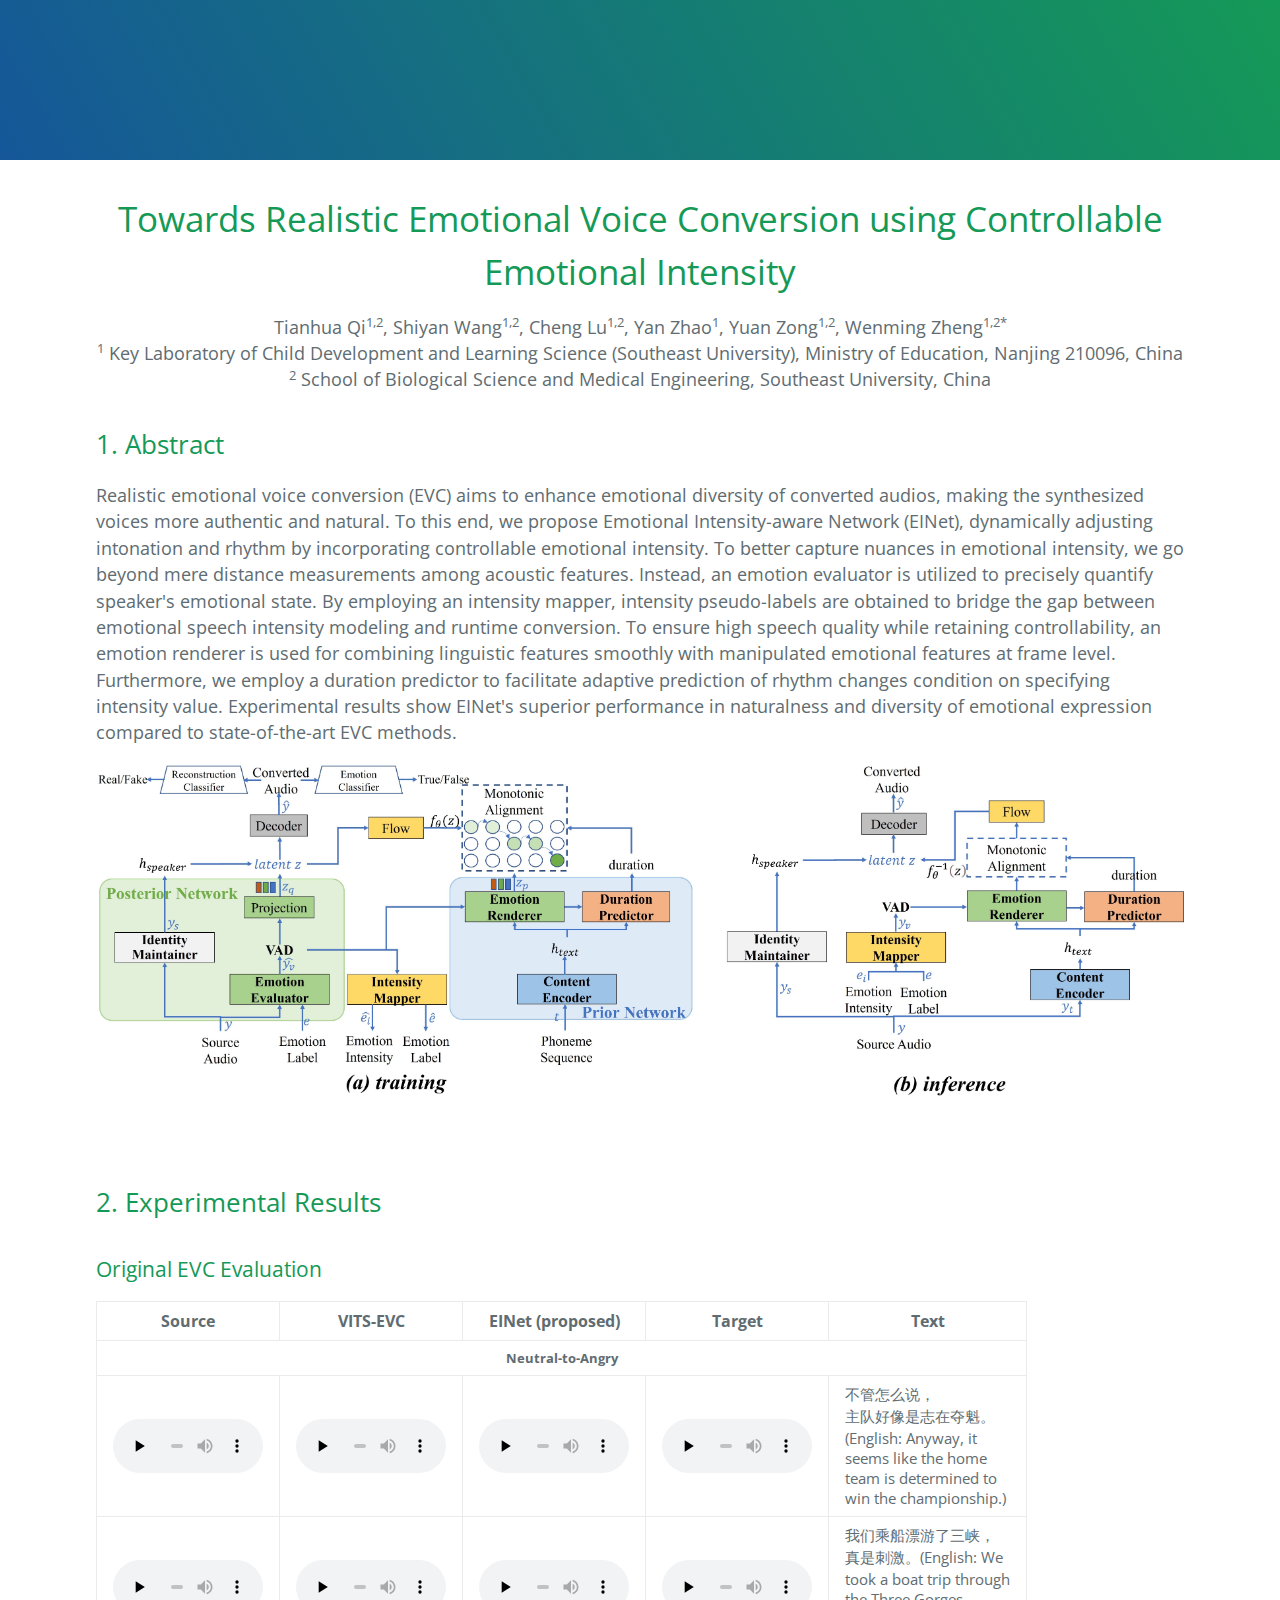
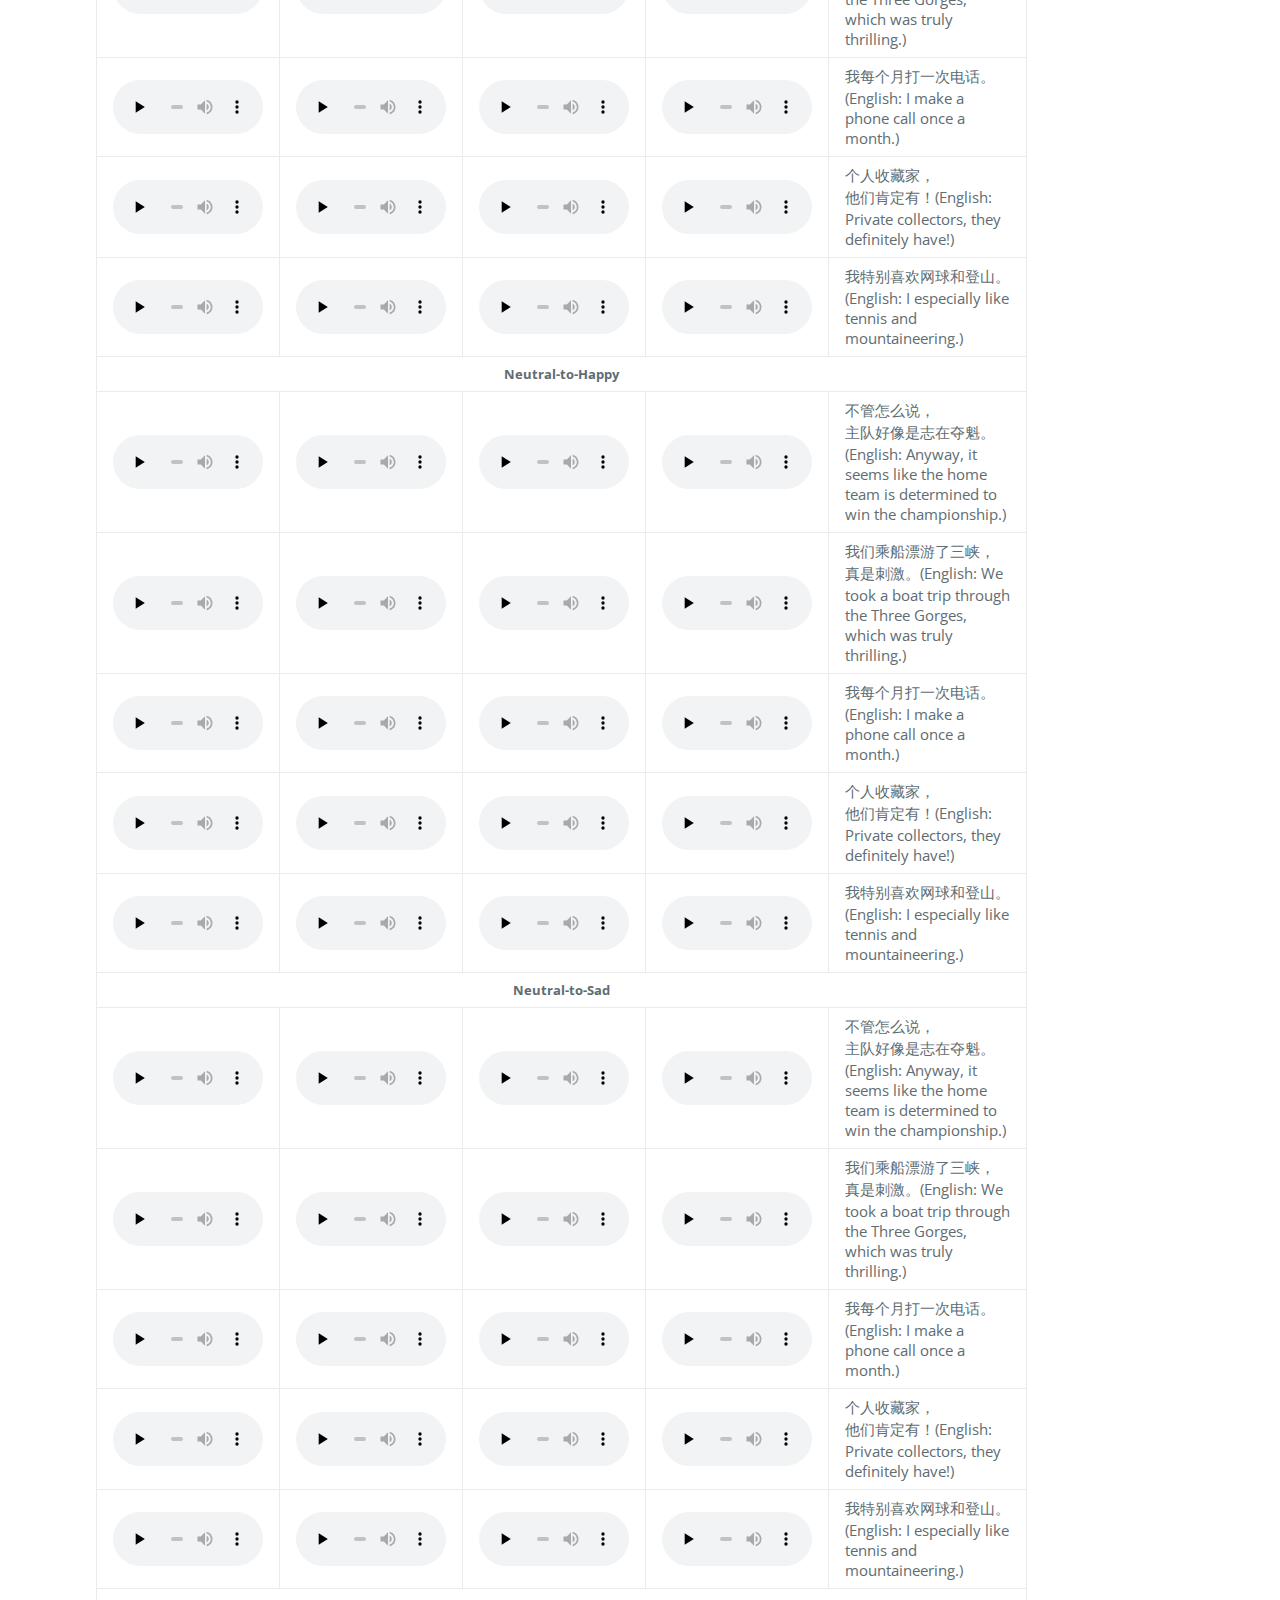
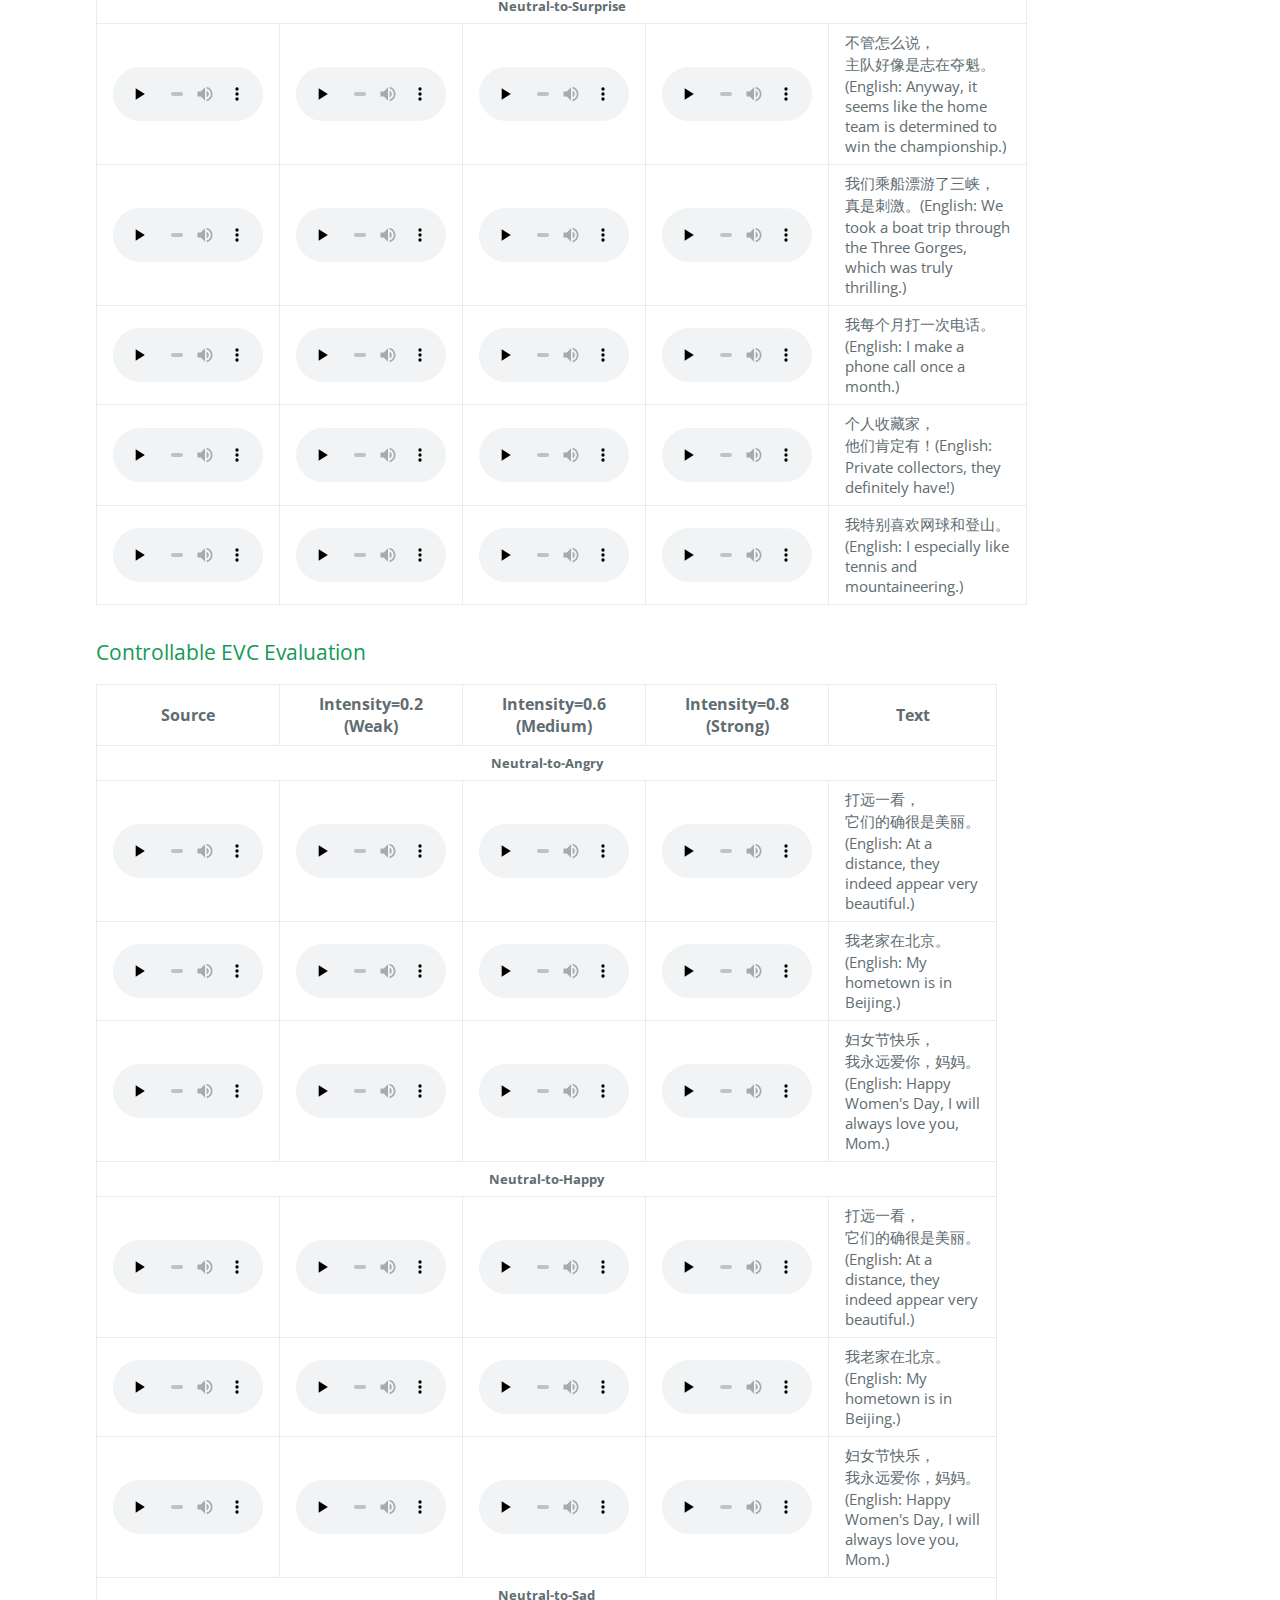
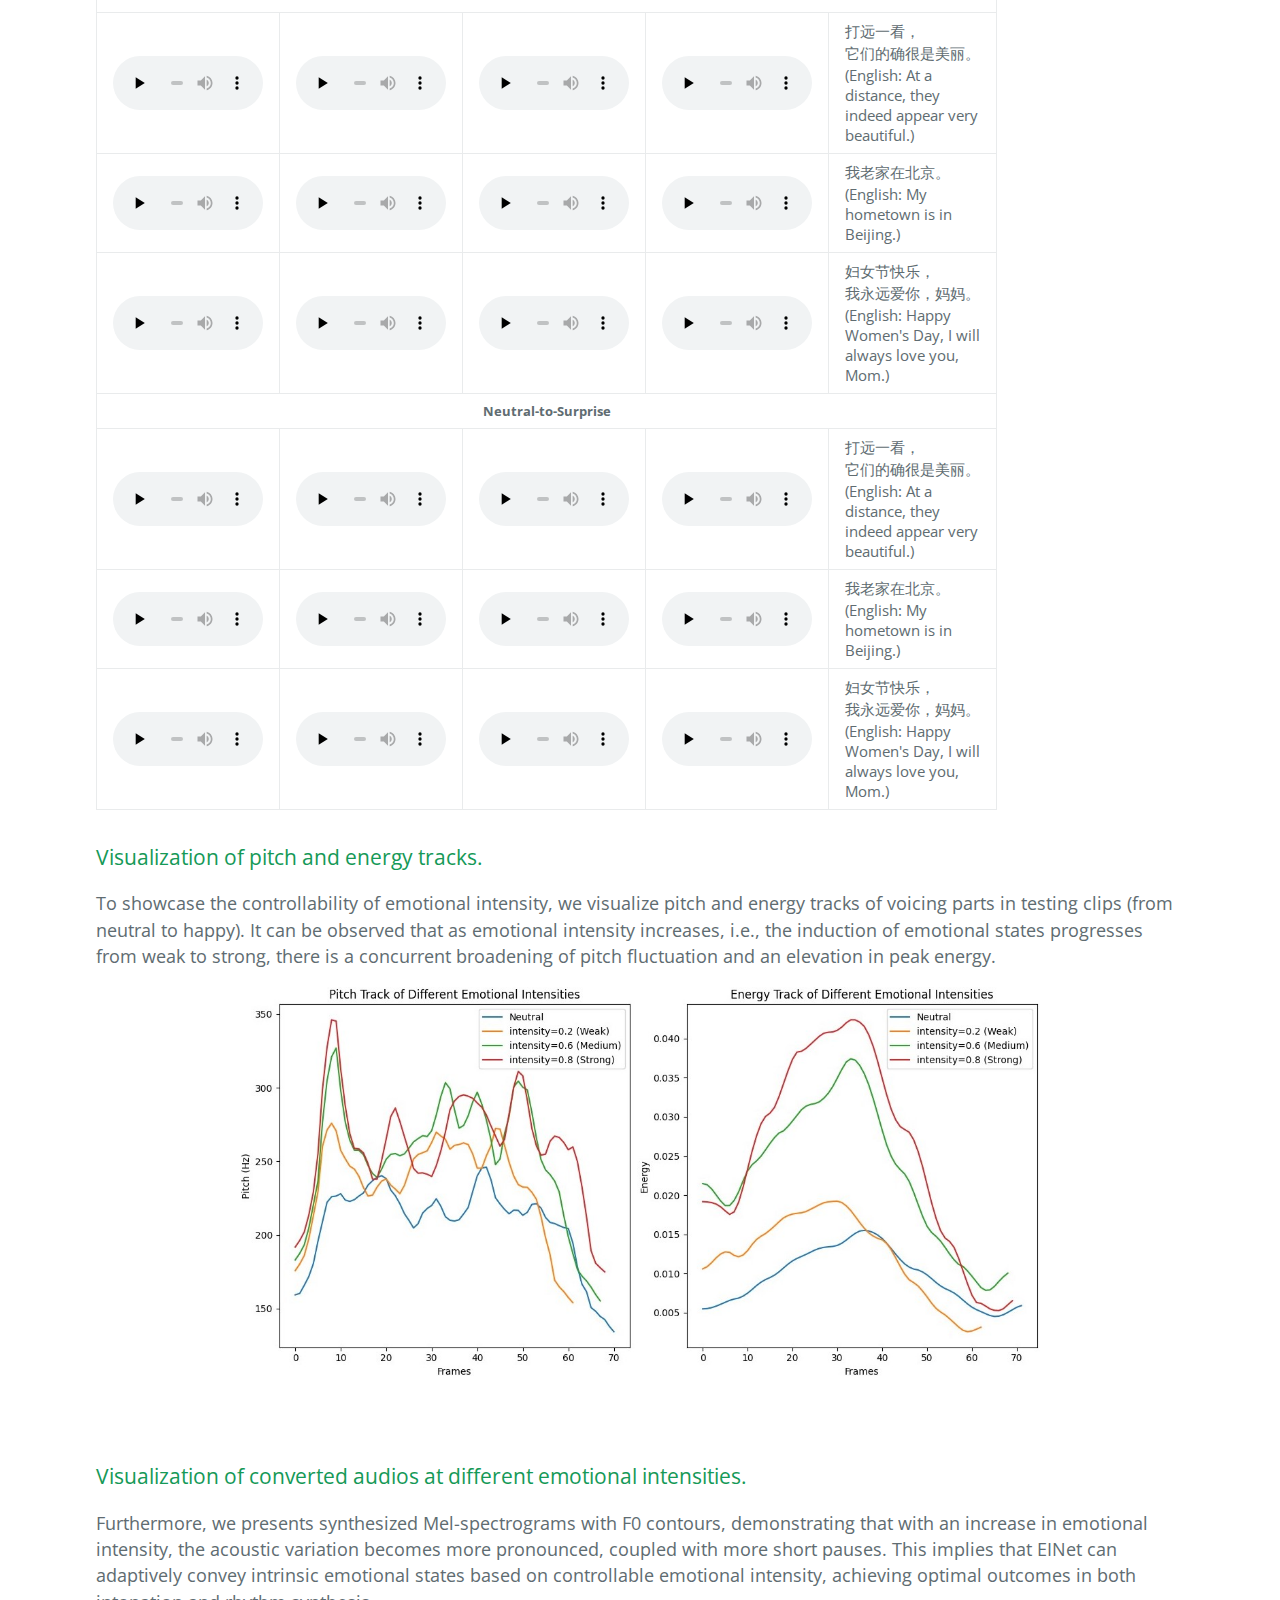
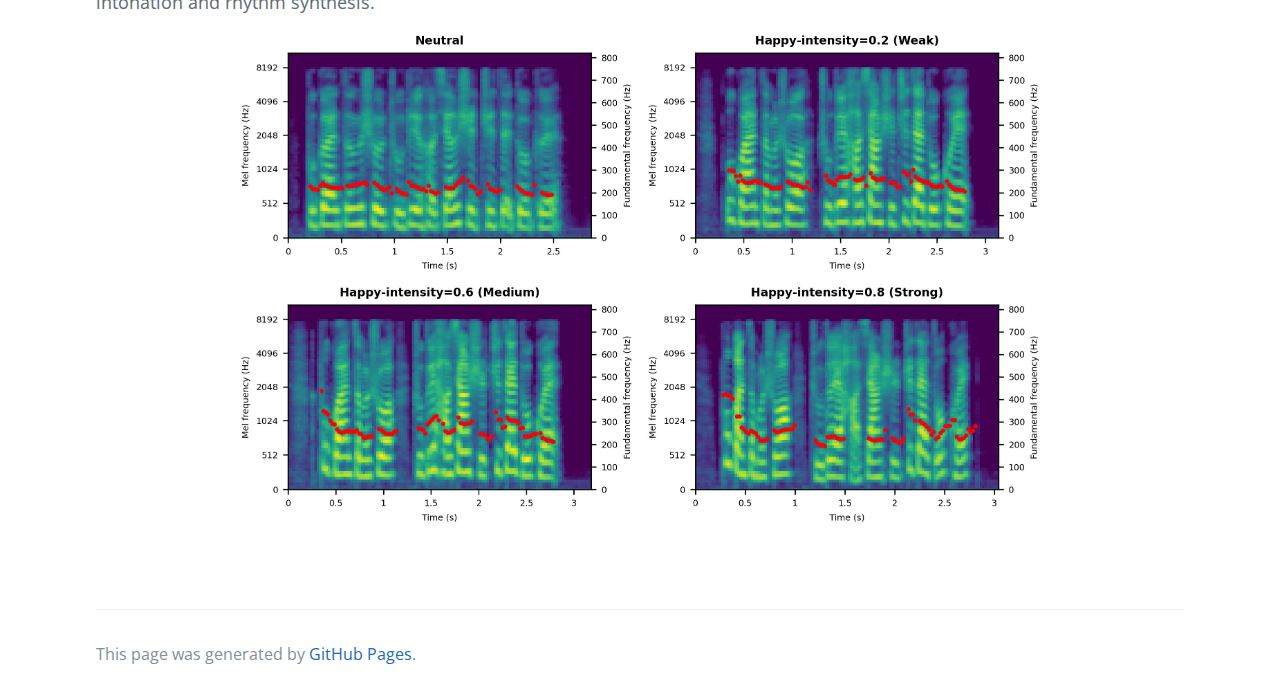
==== EINet4EVC/index.html @ 1660741e "Update index.html" ====
<!DOCTYPE hvtml>
<!-- saved from url=(0033)https://accentspeech.github.io/AccentSpeech// -->
<html lang="en-US"><head><meta http-equiv="Content-Type" content="text/html; charset=UTF-8">
    
<title>EINet</title>
<meta name="generator" content="Jekyll v3.9.0">
<meta property="og:title" content="TODO: title">
<meta property="og:locale" content="en_US">

<link rel="canonical" href="https://accentspeech.github.io/AccentSpeech//">
<meta property="og:url" content="https://accentspeech.github.io/AccentSpeech//">
<meta name="twitter:card" content="summary">
<!-- End Jekyll SEO tag -->

    <meta name="viewport" content="width=device-width, initial-scale=1">
<meta name="viewport" content="width=device-width,initial-scale=1.0, minimum-scale=1.0, maximum-scale=1.0, user-scalable=no"/>
    <meta name="theme-color" content="#157878">
    <link rel="stylesheet" href="style.css">
  </head>
  <body data-new-gr-c-s-check-loaded="14.1001.0" data-gr-ext-installed="">
    <section class="page-header">
      
    </section>

<section class="main-content">
    <h1 id=""><center>Towards Realistic Emotional Voice Conversion using Controllable Emotional Intensity</center></h1>
    <center> Tianhua Qi<sup>1,2</sup>, Shiyan Wang<sup>1,2</sup>, Cheng Lu<sup>1,2</sup>, Yan Zhao<sup>1</sup>, Yuan Zong<sup>1,2</sup>, Wenming Zheng<sup>1,2*</sup></center>
    <center> <sup>1</sup> Key Laboratory of Child Development and Learning Science (Southeast University), Ministry of Education, Nanjing 210096, China</center>
    <center> <sup>2</sup> School of Biological Science and Medical Engineering, Southeast University, China</center>


<h2 id="abstract">1. Abstract<a name="abstract"></a></h2>
<p> 
Realistic emotional voice conversion (EVC) aims to enhance emotional diversity of converted audios, making the synthesized voices more authentic and natural. To this end, we propose Emotional Intensity-aware Network (EINet), dynamically adjusting intonation and rhythm by incorporating controllable emotional intensity. To better capture nuances in emotional intensity, we go beyond mere distance measurements among acoustic features. Instead, an emotion evaluator is utilized to precisely quantify speaker's emotional state. By employing an intensity mapper, intensity pseudo-labels are obtained to bridge the gap between emotional speech intensity modeling and runtime conversion. To ensure high speech quality while retaining controllability, an emotion renderer is used for combining linguistic features smoothly with manipulated emotional features at frame level. Furthermore, we employ a duration predictor to facilitate adaptive prediction of rhythm changes condition on specifying intensity value. Experimental results show EINet's superior performance in naturalness and diversity of emotional expression compared to state-of-the-art EVC methods.
 </p>
	<center><img src='fig/model.jpg' width=1200px></center>
<br><br>

<h2>2. Experimental Results<a name="exp result"></a></h2>

<h3>Original EVC Evaluation<a name="original evc"></a></h3>

<table>
  <tbody>
    <tr>
	<td style="text-align: center; width: 100px;" rowspan=1><strong>Source<strong></td>
        <td style="text-align: center; width: 100px;" rowspan=1><strong>VITS-EVC<strong></td>
        <td style="text-align: center; width: 100px;" rowspan=1><strong>EINet (proposed)<strong></td>
	<td style="text-align: center; width: 100px;" rowspan=1><strong>Target<strong></td>
	<td style="text-align: center; width: 100px;" rowspan=1><strong>Text<strong></td>
    </tr>
		
    <tr>
	    <th colspan=8 style="font-size:80%" centering><h8>Neutral-to-Angry</th>
    </tr>
    <tr>
        <td style="text-align: center"><audio style="width: 150px;" controls="" preload="none" src="samples/source/0009_000004.wav"></audio></td>       
        <td style="text-align: center"><audio style="width: 150px;" controls="" preload="none" src="samples/neu2ang/vits_0009_000351.wav"></audio></td>
	<td style="text-align: center"><audio style="width: 150px;" controls="" preload="none" src="samples/neu2ang/pavits_vl_0009_000351.wav"></audio></td>
	<td style="text-align: center"><audio style="width: 150px;" controls="" preload="none" src="samples/target/0009_000354.wav"></audio></td>
    	<td style="font-size:95%">不管怎么说，主队好像是志在夺魁。(English: Anyway, it seems like the home team is determined to win the championship.)</td>
    </tr>
    <tr>
        <!-- <td style="text-align: center; width: 150px;" rowspan=1><strong>2086003176<strong></td> -->
          <td style="text-align: center"><audio style="width: 150px;" controls="" preload="none" src="samples/source/0009_000005.wav"></audio></td>
          <td style="text-align: center"><audio style="width: 150px;" controls="" preload="none" src="samples/neu2ang/vits_0009_000353.wav"></audio></td>
          <td style="text-align: center"><audio style="width: 150px;" controls="" preload="none" src="samples/neu2ang/pavits_vl_0009_000353.wav"></audio></td>
          <td style="text-align: center"><audio style="width: 150px;" controls="" preload="none" src="samples/target/0009_000355.wav"></audio></td>
	  <td style="font-size:95%">我们乘船漂游了三峡，真是刺激。(English: We took a boat trip through the Three Gorges, which was truly thrilling.)</td>
    </tr>
    <tr>
        <!-- <td style="text-align: center; width: 150px;" rowspan=1><strong>2086003177<strong></td> -->
          <td style="text-align: center"><audio style="width: 150px;" controls="" preload="none" src="samples/source/0009_000007.wav"></audio></td>
          <td style="text-align: center"><audio style="width: 150px;" controls="" preload="none" src="samples/neu2ang/vits_0009_000361.wav"></audio></td>
	  <td style="text-align: center"><audio style="width: 150px;" controls="" preload="none" src="samples/neu2ang/pavits_vl_0009_000361.wav"></audio></td>
	  <td style="text-align: center"><audio style="width: 150px;" controls="" preload="none" src="samples/target/0009_000357.wav"></audio></td>
	  <td style="font-size:95%">我每个月打一次电话。(English: I make a phone call once a month.)</td>
    </tr>
    <tr>
        <!-- <td style="text-align: center; width: 150px;" rowspan=1><strong>Audio<strong></td> -->
          <td style="text-align: center"><audio style="width: 150px;" controls="" preload="none" src="samples/source/0009_000010.wav"></audio></td>
          <td style="text-align: center"><audio style="width: 150px;" controls="" preload="none" src="samples/neu2ang/vits_0009_000363.wav"></audio></td>
	  <td style="text-align: center"><audio style="width: 150px;" controls="" preload="none" src="samples/neu2ang/pavits_vl_0009_000363.wav"></audio></td>
	  <td style="text-align: center"><audio style="width: 150px;" controls="" preload="none" src="samples/target/0009_000360.wav"></audio></td>
	  <td style="font-size:95%">个人收藏家，他们肯定有！(English: Private collectors, they definitely have!)</td>
    </tr>
    <tr>
        <!-- <td style="text-align: center; width: 150px;" rowspan=1><strong>Audio<strong></td> -->
          <td style="text-align: center"><audio style="width: 150px;" controls="" preload="none" src="samples/source/0009_000015.wav"></audio></td>
          <td style="text-align: center"><audio style="width: 150px;" controls="" preload="none" src="samples/neu2ang/vits_0009_000364.wav"></audio></td>
	  <td style="text-align: center"><audio style="width: 150px;" controls="" preload="none" src="samples/neu2ang/pavits_vl_0009_000364.wav"></audio></td>
	  <td style="text-align: center"><audio style="width: 150px;" controls="" preload="none" src="samples/target/0009_000365.wav"></audio></td>
	  <td style="font-size:95%">我特别喜欢网球和登山。(English: I especially like tennis and mountaineering.)</td>
    </tr>
		
    <tr>
    	<th colspan=8 style="font-size:80%" centering><h8>Neutral-to-Happy</th>
    </tr>
    <tr>
        <!-- <td style="text-align: center; width: 150px;" rowspan=1><strong>Audio<strong></td> -->
          <td style="text-align: center"><audio style="width: 150px;" controls="" preload="none" src="samples/source/0009_000004.wav"></audio></td>
          <td style="text-align: center"><audio style="width: 150px;" controls="" preload="none" src="samples/neu2hap/vits_0009_000701.wav"></audio></td>
	  <td style="text-align: center"><audio style="width: 150px;" controls="" preload="none" src="samples/neu2hap/pavits_vl_0009_000701.wav"></audio></td>
	  <td style="text-align: center"><audio style="width: 150px;" controls="" preload="none" src="samples/target/0009_000704.wav"></audio></td>
	  <td style="font-size:95%">不管怎么说，主队好像是志在夺魁。(English: Anyway, it seems like the home team is determined to win the championship.)</td>
    </tr>
    <tr>
        <!-- <td style="text-align: center; width: 150px;" rowspan=1><strong>Audio<strong></td> -->
          <td style="text-align: center"><audio style="width: 150px;" controls="" preload="none" src="samples/source/0009_000005.wav"></audio></td>
          <td style="text-align: center"><audio style="width: 150px;" controls="" preload="none" src="samples/neu2hap/vits_0009_000703.wav"></audio></td>
	  <td style="text-align: center"><audio style="width: 150px;" controls="" preload="none" src="samples/neu2hap/pavits_vl_0009_000703.wav"></audio></td>
	  <td style="text-align: center"><audio style="width: 150px;" controls="" preload="none" src="samples/target/0009_000705.wav"></audio></td>
	  <td style="font-size:95%">我们乘船漂游了三峡，真是刺激。(English: We took a boat trip through the Three Gorges, which was truly thrilling.)</td>
    </tr>
    <tr>
        <!-- <td style="text-align: center; width: 150px;" rowspan=1><strong>Audio<strong></td> -->
          <td style="text-align: center"><audio style="width: 150px;" controls="" preload="none" src="samples/source/0009_000007.wav"></audio></td>
          <td style="text-align: center"><audio style="width: 150px;" controls="" preload="none" src="samples/neu2hap/vits_0009_000711.wav"></audio></td>
	  <td style="text-align: center"><audio style="width: 150px;" controls="" preload="none" src="samples/neu2hap/pavits_vl_0009_000711.wav"></audio></td>
	  <td style="text-align: center"><audio style="width: 150px;" controls="" preload="none" src="samples/target/0009_000707.wav"></audio></td>
	  <td style="font-size:95%">我每个月打一次电话。(English: I make a phone call once a month.)</td>
    </tr>
    <tr>
        <!-- <td style="text-align: center; width: 150px;" rowspan=1><strong>Audio<strong></td> -->
          <td style="text-align: center"><audio style="width: 150px;" controls="" preload="none" src="samples/source/0009_000010.wav"></audio></td>
          <td style="text-align: center"><audio style="width: 150px;" controls="" preload="none" src="samples/neu2hap/vits_0009_000713.wav"></audio></td>
	  <td style="text-align: center"><audio style="width: 150px;" controls="" preload="none" src="samples/neu2hap/pavits_vl_0009_000713.wav"></audio></td>
	  <td style="text-align: center"><audio style="width: 150px;" controls="" preload="none" src="samples/target/0009_000710.wav"></audio></td>
	  <td style="font-size:95%">个人收藏家，他们肯定有！(English: Private collectors, they definitely have!)</td>
    </tr>
    <tr>
        <!-- <td style="text-align: center; width: 150px;" rowspan=1><strong>Audio<strong></td> -->
          <td style="text-align: center"><audio style="width: 150px;" controls="" preload="none" src="samples/source/0009_000015.wav"></audio></td>
          <td style="text-align: center"><audio style="width: 150px;" controls="" preload="none" src="samples/neu2hap/vits_0009_000702.wav"></audio></td>
	  <td style="text-align: center"><audio style="width: 150px;" controls="" preload="none" src="samples/neu2hap/pavits_vl_0009_000702.wav"></audio></td>
	  <td style="text-align: center"><audio style="width: 150px;" controls="" preload="none" src="samples/target/0009_000715.wav"></audio></td>
	  <td style="font-size:95%">我特别喜欢网球和登山。(English: I especially like tennis and mountaineering.)</td>
    </tr>
		
    <tr>
    	<th colspan=8 style="font-size:80%" centering><h8>Neutral-to-Sad</th>
    </tr>
    <tr>
        <!-- <td style="text-align: center; width: 150px;" rowspan=1><strong>Audio<strong></td> -->
          <td style="text-align: center"><audio style="width: 150px;" controls="" preload="none" src="samples/source/0009_000004.wav"></audio></td>
          <td style="text-align: center"><audio style="width: 150px;" controls="" preload="none" src="samples/neu2sad/vits_0009_001051.wav"></audio></td>
	  <td style="text-align: center"><audio style="width: 150px;" controls="" preload="none" src="samples/neu2sad/pavits_vl_0009_001051.wav"></audio></td>
	  <td style="text-align: center"><audio style="width: 150px;" controls="" preload="none" src="samples/target/0009_001054.wav"></audio></td>
	  <td style="font-size:95%">不管怎么说，主队好像是志在夺魁。(English: Anyway, it seems like the home team is determined to win the championship.)</td>
    </tr>
    <tr>
        <!-- <td style="text-align: center; width: 150px;" rowspan=1><strong>Audio<strong></td> -->
          <td style="text-align: center"><audio style="width: 150px;" controls="" preload="none" src="samples/source/0009_000005.wav"></audio></td>
          <td style="text-align: center"><audio style="width: 150px;" controls="" preload="none" src="samples/neu2sad/vits_0009_001053.wav"></audio></td>
	  <td style="text-align: center"><audio style="width: 150px;" controls="" preload="none" src="samples/neu2sad/pavits_vl_0009_001053.wav"></audio></td>
	  <td style="text-align: center"><audio style="width: 150px;" controls="" preload="none" src="samples/target/0009_001055.wav"></audio></td>
	  <td style="font-size:95%">我们乘船漂游了三峡，真是刺激。(English: We took a boat trip through the Three Gorges, which was truly thrilling.)</td>
    </tr>
    <tr>
        <!-- <td style="text-align: center; width: 150px;" rowspan=1><strong>Audio<strong></td> -->
          <td style="text-align: center"><audio style="width: 150px;" controls="" preload="none" src="samples/source/0009_000007.wav"></audio></td>
          <td style="text-align: center"><audio style="width: 150px;" controls="" preload="none" src="samples/neu2sad/vits_0009_001061.wav"></audio></td>
	  <td style="text-align: center"><audio style="width: 150px;" controls="" preload="none" src="samples/neu2sad/pavits_vl_0009_001061.wav"></audio></td>
	  <td style="text-align: center"><audio style="width: 150px;" controls="" preload="none" src="samples/target/0009_001057.wav"></audio></td>
	  <td style="font-size:95%">我每个月打一次电话。(English: I make a phone call once a month.)</td>
    </tr>
    <tr>
        <!-- <td style="text-align: center; width: 150px;" rowspan=1><strong>Audio<strong></td> -->
          <td style="text-align: center"><audio style="width: 150px;" controls="" preload="none" src="samples/source/0009_000010.wav"></audio></td>
          <td style="text-align: center"><audio style="width: 150px;" controls="" preload="none" src="samples/neu2sad/vits_0009_001063.wav"></audio></td>
	  <td style="text-align: center"><audio style="width: 150px;" controls="" preload="none" src="samples/neu2sad/pavits_vl_0009_001063.wav"></audio></td>
	  <td style="text-align: center"><audio style="width: 150px;" controls="" preload="none" src="samples/target/0009_001060.wav"></audio></td>
	  <td style="font-size:95%">个人收藏家，他们肯定有！(English: Private collectors, they definitely have!)</td>
    </tr>
    <tr>
        <!-- <td style="text-align: center; width: 150px;" rowspan=1><strong>Audio<strong></td> -->
          <td style="text-align: center"><audio style="width: 150px;" controls="" preload="none" src="samples/source/0009_000015.wav"></audio></td>
          <td style="text-align: center"><audio style="width: 150px;" controls="" preload="none" src="samples/neu2sad/vits_0009_001058.wav"></audio></td>
	  <td style="text-align: center"><audio style="width: 150px;" controls="" preload="none" src="samples/neu2sad/pavits_vl_0009_001058.wav"></audio></td>
	  <td style="text-align: center"><audio style="width: 150px;" controls="" preload="none" src="samples/target/0009_001065.wav"></audio></td>
	  <td style="font-size:95%">我特别喜欢网球和登山。(English: I especially like tennis and mountaineering.)</td>
    </tr>
		
    <tr>
    	<th colspan=8 style="font-size:80%" centering><h8>Neutral-to-Surprise</th>
    </tr>
    <tr>
        <!-- <td style="text-align: center; width: 150px;" rowspan=1><strong>Audio<strong></td> -->
          <td style="text-align: center"><audio style="width: 150px;" controls="" preload="none" src="samples/source/0009_000004.wav"></audio></td>
          <td style="text-align: center"><audio style="width: 150px;" controls="" preload="none" src="samples/neu2sur/vits_0009_001401.wav"></audio></td>
	  <td style="text-align: center"><audio style="width: 150px;" controls="" preload="none" src="samples/neu2sur/pavits_vl_0009_001401.wav"></audio></td>
	  <td style="text-align: center"><audio style="width: 150px;" controls="" preload="none" src="samples/target/0009_001404.wav"></audio></td>
	  <td style="font-size:95%">不管怎么说，主队好像是志在夺魁。(English: Anyway, it seems like the home team is determined to win the championship.)</td>
    </tr>
    <tr>
        <!-- <td style="text-align: center; width: 150px;" rowspan=1><strong>Audio<strong></td> -->
          <td style="text-align: center"><audio style="width: 150px;" controls="" preload="none" src="samples/source/0009_000005.wav"></audio></td>
          <td style="text-align: center"><audio style="width: 150px;" controls="" preload="none" src="samples/neu2sur/vits_0009_001403.wav"></audio></td>
	  <td style="text-align: center"><audio style="width: 150px;" controls="" preload="none" src="samples/neu2sur/pavits_vl_0009_001403.wav"></audio></td>
	  <td style="text-align: center"><audio style="width: 150px;" controls="" preload="none" src="samples/target/0009_001405.wav"></audio></td>
	  <td style="font-size:95%">我们乘船漂游了三峡，真是刺激。(English: We took a boat trip through the Three Gorges, which was truly thrilling.)</td>
    </tr>
    <tr>
        <!-- <td style="text-align: center; width: 150px;" rowspan=1><strong>Audio<strong></td> -->
          <td style="text-align: center"><audio style="width: 150px;" controls="" preload="none" src="samples/source/0009_000007.wav"></audio></td>
          <td style="text-align: center"><audio style="width: 150px;" controls="" preload="none" src="samples/neu2sur/vits_0009_001411.wav"></audio></td>
	  <td style="text-align: center"><audio style="width: 150px;" controls="" preload="none" src="samples/neu2sur/pavits_vl_0009_001411.wav"></audio></td>
	  <td style="text-align: center"><audio style="width: 150px;" controls="" preload="none" src="samples/target/0009_001407.wav"></audio></td>
	  <td style="font-size:95%">我每个月打一次电话。(English: I make a phone call once a month.)</td>
    </tr>
    <tr>
        <!-- <td style="text-align: center; width: 150px;" rowspan=1><strong>Audio<strong></td> -->
          <td style="text-align: center"><audio style="width: 150px;" controls="" preload="none" src="samples/source/0009_000010.wav"></audio></td>
          <td style="text-align: center"><audio style="width: 150px;" controls="" preload="none" src="samples/neu2sur/vits_0009_001413.wav"></audio></td>
	  <td style="text-align: center"><audio style="width: 150px;" controls="" preload="none" src="samples/neu2sur/pavits_vl_0009_001413.wav"></audio></td>
	  <td style="text-align: center"><audio style="width: 150px;" controls="" preload="none" src="samples/target/0009_001410.wav"></audio></td>
	  <td style="font-size:95%">个人收藏家，他们肯定有！(English: Private collectors, they definitely have!)</td>
    </tr>
    <tr>
        <!-- <td style="text-align: center; width: 150px;" rowspan=1><strong>Audio<strong></td> -->
          <td style="text-align: center"><audio style="width: 150px;" controls="" preload="none" src="samples/source/0009_000015.wav"></audio></td>
          <td style="text-align: center"><audio style="width: 150px;" controls="" preload="none" src="samples/neu2sur/vits_0009_001402.wav"></audio></td>
	  <td style="text-align: center"><audio style="width: 150px;" controls="" preload="none" src="samples/neu2sur/pavits_vl_0009_001402.wav"></audio></td>
	  <td style="text-align: center"><audio style="width: 150px;" controls="" preload="none" src="samples/target/0009_001415.wav"></audio></td>
	  <td style="font-size:95%">我特别喜欢网球和登山。(English: I especially like tennis and mountaineering.)</td>
    </tr>
		
    </tbody>
</table>

<h3>Controllable EVC Evaluation<a name="controllable evc"></a></h3>

<table>
  <tbody>
    <tr>
	<td style="text-align: center; width: 100px;" rowspan=1><strong>Source<strong></td>
        <td style="text-align: center; width: 100px;" rowspan=1><strong>Intensity=0.2 (Weak)<strong></td>
        <td style="text-align: center; width: 100px;" rowspan=1><strong>Intensity=0.6 (Medium)<strong></td>
        <td style="text-align: center; width: 100px;" rowspan=1><strong>Intensity=0.8 (Strong)<strong></td>
	<td style="text-align: center; width: 100px;" rowspan=1><strong>Text<strong></td>
    </tr>
		
    <tr>
	    <th colspan=8 style="font-size:80%" centering><h8>Neutral-to-Angry</th>
    </tr>
    <tr>
        <td style="text-align: center"><audio style="width: 150px;" controls="" preload="none" src="samples/source/0009_000001.wav"></audio></td>
        <td style="text-align: center"><audio style="width: 150px;" controls="" preload="none" src="samples/neu2ang/cyclegan_0009_000351.wav"></audio></td>
        <td style="text-align: center"><audio style="width: 150px;" controls="" preload="none" src="samples/neu2ang/stargan_0009_000351.wav"></audio></td>
        <td style="text-align: center"><audio style="width: 150px;" controls="" preload="none" src="samples/neu2ang/vits_0009_000351.wav"></audio></td>
    	<td style="font-size:95%">打远一看，它们的确很是美丽。(English: At a distance, they indeed appear very beautiful.)</td>
    </tr>
    <tr>
        <!-- <td style="text-align: center; width: 150px;" rowspan=1><strong>2086003176<strong></td> -->
          <td style="text-align: center"><audio style="width: 150px;" controls="" preload="none" src="samples/source/0009_000003.wav"></audio></td>
          <td style="text-align: center"><audio style="width: 150px;" controls="" preload="none" src="samples/neu2ang/cyclegan_0009_000353.wav"></audio></td>
          <td style="text-align: center"><audio style="width: 150px;" controls="" preload="none" src="samples/neu2ang/stargan_0009_000353.wav"></audio></td>
          <td style="text-align: center"><audio style="width: 150px;" controls="" preload="none" src="samples/neu2ang/vits_0009_000353.wav"></audio></td>
	  <td style="font-size:95%">我老家在北京。(English: My hometown is in Beijing.)</td>
    </tr>
    <tr>
        <!-- <td style="text-align: center; width: 150px;" rowspan=1><strong>2086003177<strong></td> -->
          <td style="text-align: center"><audio style="width: 150px;" controls="" preload="none" src="samples/source/0009_000011.wav"></audio></td>
          <td style="text-align: center"><audio style="width: 150px;" controls="" preload="none" src="samples/neu2ang/cyclegan_0009_000361.wav"></audio></td>
          <td style="text-align: center"><audio style="width: 150px;" controls="" preload="none" src="samples/neu2ang/stargan_0009_000361.wav"></audio></td>
          <td style="text-align: center"><audio style="width: 150px;" controls="" preload="none" src="samples/neu2ang/vits_0009_000361.wav"></audio></td>
	  <td style="font-size:95%">妇女节快乐，我永远爱你，妈妈。(English: Happy Women's Day, I will always love you, Mom.)</td>
    </tr>
   
		
    <tr>
    	<th colspan=8 style="font-size:80%" centering><h8>Neutral-to-Happy</th>
    </tr>
    <tr>
        <!-- <td style="text-align: center; width: 150px;" rowspan=1><strong>Audio<strong></td> -->
          <td style="text-align: center"><audio style="width: 150px;" controls="" preload="none" src="samples/source/0009_000001.wav"></audio></td>
          <td style="text-align: center"><audio style="width: 150px;" controls="" preload="none" src="samples/neu2hap/cyclegan_0009_000701.wav"></audio></td>
          <td style="text-align: center"><audio style="width: 150px;" controls="" preload="none" src="samples/neu2hap/stargan_0009_000701.wav"></audio></td>
          <td style="text-align: center"><audio style="width: 150px;" controls="" preload="none" src="samples/neu2hap/vits_0009_000701.wav"></audio></td>
	  <td style="font-size:95%">打远一看，它们的确很是美丽。(English: At a distance, they indeed appear very beautiful.)</td>
    </tr>
    <tr>
        <!-- <td style="text-align: center; width: 150px;" rowspan=1><strong>Audio<strong></td> -->
          <td style="text-align: center"><audio style="width: 150px;" controls="" preload="none" src="samples/source/0009_000003.wav"></audio></td>
          <td style="text-align: center"><audio style="width: 150px;" controls="" preload="none" src="samples/neu2hap/cyclegan_0009_000703.wav"></audio></td>
          <td style="text-align: center"><audio style="width: 150px;" controls="" preload="none" src="samples/neu2hap/stargan_0009_000703.wav"></audio></td>
          <td style="text-align: center"><audio style="width: 150px;" controls="" preload="none" src="samples/neu2hap/vits_0009_000703.wav"></audio></td>
	  <td style="font-size:95%">我老家在北京。(English: My hometown is in Beijing.)</td>
    </tr>
    <tr>
        <!-- <td style="text-align: center; width: 150px;" rowspan=1><strong>Audio<strong></td> -->
          <td style="text-align: center"><audio style="width: 150px;" controls="" preload="none" src="samples/source/0009_000011.wav"></audio></td>
          <td style="text-align: center"><audio style="width: 150px;" controls="" preload="none" src="samples/neu2hap/cyclegan_0009_000711.wav"></audio></td>
          <td style="text-align: center"><audio style="width: 150px;" controls="" preload="none" src="samples/neu2hap/stargan_0009_000711.wav"></audio></td>
          <td style="text-align: center"><audio style="width: 150px;" controls="" preload="none" src="samples/neu2hap/vits_0009_000711.wav"></audio></td>
	  <td style="font-size:95%">妇女节快乐，我永远爱你，妈妈。(English: Happy Women's Day, I will always love you, Mom.)</td>
    </tr>
   
		
    <tr>
    	<th colspan=8 style="font-size:80%" centering><h8>Neutral-to-Sad</th>
    </tr>
    <tr>
        <!-- <td style="text-align: center; width: 150px;" rowspan=1><strong>Audio<strong></td> -->
          <td style="text-align: center"><audio style="width: 150px;" controls="" preload="none" src="samples/source/0009_000001.wav"></audio></td>
          <td style="text-align: center"><audio style="width: 150px;" controls="" preload="none" src="samples/neu2sad/cyclegan_0009_001051.wav"></audio></td>
          <td style="text-align: center"><audio style="width: 150px;" controls="" preload="none" src="samples/neu2sad/stargan_0009_001051.wav"></audio></td>
          <td style="text-align: center"><audio style="width: 150px;" controls="" preload="none" src="samples/neu2sad/vits_0009_001051.wav"></audio></td>
	  <td style="font-size:95%">打远一看，它们的确很是美丽。(English: At a distance, they indeed appear very beautiful.)</td>
    </tr>
    <tr>
        <!-- <td style="text-align: center; width: 150px;" rowspan=1><strong>Audio<strong></td> -->
          <td style="text-align: center"><audio style="width: 150px;" controls="" preload="none" src="samples/source/0009_000003.wav"></audio></td>
          <td style="text-align: center"><audio style="width: 150px;" controls="" preload="none" src="samples/neu2sad/cyclegan_0009_001053.wav"></audio></td>
          <td style="text-align: center"><audio style="width: 150px;" controls="" preload="none" src="samples/neu2sad/stargan_0009_001053.wav"></audio></td>
          <td style="text-align: center"><audio style="width: 150px;" controls="" preload="none" src="samples/neu2sad/vits_0009_001053.wav"></audio></td>
	  <td style="font-size:95%">我老家在北京。(English: My hometown is in Beijing.)</td>
    </tr>
    <tr>
        <!-- <td style="text-align: center; width: 150px;" rowspan=1><strong>Audio<strong></td> -->
          <td style="text-align: center"><audio style="width: 150px;" controls="" preload="none" src="samples/source/0009_000011.wav"></audio></td>
          <td style="text-align: center"><audio style="width: 150px;" controls="" preload="none" src="samples/neu2sad/cyclegan_0009_001061.wav"></audio></td>
          <td style="text-align: center"><audio style="width: 150px;" controls="" preload="none" src="samples/neu2sad/stargan_0009_001061.wav"></audio></td>
          <td style="text-align: center"><audio style="width: 150px;" controls="" preload="none" src="samples/neu2sad/vits_0009_001061.wav"></audio></td>
	  <td style="font-size:95%">妇女节快乐，我永远爱你，妈妈。(English: Happy Women's Day, I will always love you, Mom.)</td>
    </tr>
    
		
    <tr>
    	<th colspan=8 style="font-size:80%" centering><h8>Neutral-to-Surprise</th>
    </tr>
    <tr>
        <!-- <td style="text-align: center; width: 150px;" rowspan=1><strong>Audio<strong></td> -->
          <td style="text-align: center"><audio style="width: 150px;" controls="" preload="none" src="samples/source/0009_000001.wav"></audio></td>
          <td style="text-align: center"><audio style="width: 150px;" controls="" preload="none" src="samples/neu2sur/cyclegan_0009_001401.wav"></audio></td>
          <td style="text-align: center"><audio style="width: 150px;" controls="" preload="none" src="samples/neu2sur/stargan_0009_001401.wav"></audio></td>
          <td style="text-align: center"><audio style="width: 150px;" controls="" preload="none" src="samples/neu2sur/vits_0009_001401.wav"></audio></td>
	  <td style="font-size:95%">打远一看，它们的确很是美丽。(English: At a distance, they indeed appear very beautiful.)</td>
    </tr>
    <tr>
        <!-- <td style="text-align: center; width: 150px;" rowspan=1><strong>Audio<strong></td> -->
          <td style="text-align: center"><audio style="width: 150px;" controls="" preload="none" src="samples/source/0009_000003.wav"></audio></td>
          <td style="text-align: center"><audio style="width: 150px;" controls="" preload="none" src="samples/neu2sur/cyclegan_0009_001403.wav"></audio></td>
          <td style="text-align: center"><audio style="width: 150px;" controls="" preload="none" src="samples/neu2sur/stargan_0009_001403.wav"></audio></td>
          <td style="text-align: center"><audio style="width: 150px;" controls="" preload="none" src="samples/neu2sur/vits_0009_001403.wav"></audio></td>
	  <td style="font-size:95%">我老家在北京。(English: My hometown is in Beijing.)</td>
    </tr>
    <tr>
        <!-- <td style="text-align: center; width: 150px;" rowspan=1><strong>Audio<strong></td> -->
          <td style="text-align: center"><audio style="width: 150px;" controls="" preload="none" src="samples/source/0009_000011.wav"></audio></td>
          <td style="text-align: center"><audio style="width: 150px;" controls="" preload="none" src="samples/neu2sur/cyclegan_0009_001411.wav"></audio></td>
          <td style="text-align: center"><audio style="width: 150px;" controls="" preload="none" src="samples/neu2sur/stargan_0009_001411.wav"></audio></td>
          <td style="text-align: center"><audio style="width: 150px;" controls="" preload="none" src="samples/neu2sur/vits_0009_001411.wav"></audio></td>
	  <td style="font-size:95%">妇女节快乐，我永远爱你，妈妈。(English: Happy Women's Day, I will always love you, Mom.)</td>
    </tr>
		
    </tbody>
</table>

<h3>Visualization of pitch and energy tracks.<a name="Visualization_pe"></a></h3>
<p> 
To showcase the controllability of emotional intensity, we visualize pitch and energy tracks of voicing parts in testing clips (from neutral to happy). It can be observed that as emotional intensity increases, i.e., the induction of emotional states progresses from weak to strong, there is a concurrent broadening of pitch fluctuation and an elevation in peak energy.
 </p>

  <center><img src='fig/ana_in_sample.jpg' width=800px></center>
<br><br>

<h3>Visualization of converted audios at different emotional intensities.<a name="Visualization_ca"></a></h3>
<p> 
Furthermore, we presents synthesized Mel-spectrograms with F0 contours, demonstrating that with an increase in emotional intensity, the acoustic variation becomes more pronounced, coupled with more short pauses. This implies that EINet can adaptively  convey intrinsic emotional states based on controllable emotional intensity, achieving optimal outcomes in both intonation and rhythm synthesis.
 </p>

  <center><img src='fig/mel_sample.jpg' width=800px></center>
<br><br>

      <footer class="site-footer">
        <span class="site-footer-credits">This page was generated by <a href="https://pages.github.com/">GitHub Pages</a>.</span>
      </footer>
    </section>

</body></html>
---- EINet4EVC/style.css ----
/*! normalize.css v3.0.2 | MIT License | git.io/normalize */@import url("https://fonts.googleapis.com/css?family=Open+Sans:400,700");html{font-family:sans-serif;-ms-text-size-adjust:100%;-webkit-text-size-adjust:100%}body{margin:0}article,aside,details,figcaption,figure,footer,header,hgroup,main,menu,nav,section,summary{display:block}audio,canvas,progress,video{display:inline-block;vertical-align:baseline}audio:not([controls]){display:none;height:0}[hidden],template{display:none}a{background-color:transparent}a:active,a:hover{outline:0}abbr[title]{border-bottom:1px dotted}b,strong{font-weight:bold}dfn{font-style:italic}h1{font-size:2em;margin:0.67em 0}mark{background:#ff0;color:#000}small{font-size:80%}sub,sup{font-size:75%;line-height:0;position:relative;vertical-align:baseline}sup{top:-0.5em}sub{bottom:-0.25em}img{border:0}svg:not(:root){overflow:hidden}figure{margin:1em 40px}hr{box-sizing:content-box;height:0}pre{overflow:auto}code,kbd,pre,samp{font-family:monospace, monospace;font-size:1em}button,input,optgroup,select,textarea{color:inherit;font:inherit;margin:0}button{overflow:visible}button,select{text-transform:none}button,html input[type="button"],input[type="reset"],input[type="submit"]{-webkit-appearance:button;cursor:pointer}button[disabled],html input[disabled]{cursor:default}button::-moz-focus-inner,input::-moz-focus-inner{border:0;padding:0}input{line-height:normal}input[type="checkbox"],input[type="radio"]{box-sizing:border-box;padding:0}input[type="number"]::-webkit-inner-spin-button,input[type="number"]::-webkit-outer-spin-button{height:auto}input[type="search"]{-webkit-appearance:textfield;box-sizing:content-box}input[type="search"]::-webkit-search-cancel-button,input[type="search"]::-webkit-search-decoration{-webkit-appearance:none}fieldset{border:1px solid #c0c0c0;margin:0 2px;padding:0.35em 0.625em 0.75em}legend{border:0;padding:0}textarea{overflow:auto}optgroup{font-weight:bold}table{border-collapse:collapse;border-spacing:0;table-layout:auto;}td,th{padding:0}.highlight table td{padding:5px}.highlight table pre{margin:0}.highlight .cm{color:#999988;font-style:italic}.highlight .cp{color:#999999;font-weight:bold}.highlight .c1{color:#999988;font-style:italic}.highlight .cs{color:#999999;font-weight:bold;font-style:italic}.highlight .c,.highlight .cd{color:#999988;font-style:italic}.highlight .err{color:#a61717;background-color:#e3d2d2}.highlight .gd{color:#000000;background-color:#ffdddd}.highlight .ge{color:#000000;font-style:italic}.highlight .gr{color:#aa0000}.highlight .gh{color:#999999}.highlight .gi{color:#000000;background-color:#ddffdd}.highlight .go{color:#888888}.highlight .gp{color:#555555}.highlight .gs{font-weight:bold}.highlight .gu{color:#aaaaaa}.highlight .gt{color:#aa0000}.highlight .kc{color:#000000;font-weight:bold}.highlight .kd{color:#000000;font-weight:bold}.highlight .kn{color:#000000;font-weight:bold}.highlight .kp{color:#000000;font-weight:bold}.highlight .kr{color:#000000;font-weight:bold}.highlight .kt{color:#445588;font-weight:bold}.highlight .k,.highlight .kv{color:#000000;font-weight:bold}.highlight .mf{color:#009999}.highlight .mh{color:#009999}.highlight .il{color:#009999}.highlight .mi{color:#009999}.highlight .mo{color:#009999}.highlight .m,.highlight .mb,.highlight .mx{color:#009999}.highlight .sb{color:#d14}.highlight .sc{color:#d14}.highlight .sd{color:#d14}.highlight .s2{color:#d14}.highlight .se{color:#d14}.highlight .sh{color:#d14}.highlight .si{color:#d14}.highlight .sx{color:#d14}.highlight .sr{color:#009926}.highlight .s1{color:#d14}.highlight .ss{color:#990073}.highlight .s{color:#d14}.highlight .na{color:#008080}.highlight .bp{color:#999999}.highlight .nb{color:#0086B3}.highlight .nc{color:#445588;font-weight:bold}.highlight .no{color:#008080}.highlight .nd{color:#3c5d5d;font-weight:bold}.highlight .ni{color:#800080}.highlight .ne{color:#990000;font-weight:bold}.highlight .nf{color:#990000;font-weight:bold}.highlight .nl{color:#990000;font-weight:bold}.highlight .nn{color:#555555}.highlight .nt{color:#000080}.highlight .vc{color:#008080}.highlight .vg{color:#008080}.highlight .vi{color:#008080}.highlight .nv{color:#008080}.highlight .ow{color:#000000;font-weight:bold}.highlight .o{color:#000000;font-weight:bold}.highlight .w{color:#bbbbbb}.highlight{background-color:#f8f8f8}*{box-sizing:border-box}body{padding:0;margin:0;font-family:"Open Sans", "Helvetica Neue", Helvetica, Arial, sans-serif;font-size:16px;line-height:1.5;color:#606c71}a{color:#1e6bb8;text-decoration:none}a:hover{text-decoration:underline}.btn{display:inline-block;margin-bottom:1rem;color:rgba(255,255,255,0.7);background-color:rgba(255,255,255,0.08);border-color:rgba(255,255,255,0.2);border-style:solid;border-width:1px;border-radius:0.3rem;transition:color 0.2s, background-color 0.2s, border-color 0.2s}.btn:hover{color:rgba(255,255,255,0.8);text-decoration:none;background-color:rgba(255,255,255,0.2);border-color:rgba(255,255,255,0.3)}.btn+.btn{margin-left:1rem}@media screen and (min-width: 64em){.btn{padding:0.75rem 1rem}}@media screen and (min-width: 42em) and (max-width: 64em){.btn{padding:0.6rem 0.9rem;font-size:0.9rem}}@media screen and (max-width: 42em){.btn{display:block;width:100%;padding:0.75rem;font-size:0.9rem}.btn+.btn{margin-top:1rem;margin-left:0}}.page-header{color:#fff;text-align:center;background-color:#159957;background-image:linear-gradient(60deg, #155799, #159957)}@media screen and (min-width: 64em){.page-header{padding:5rem 6rem}}@media screen and (min-width: 42em) and (max-width: 64em){.page-header{padding:3rem 4rem}}@media screen and (max-width: 42em){.page-header{padding:2rem 1rem}}.project-name{margin-top:0;margin-bottom:0.1rem}@media screen and (min-width: 64em){.project-name{font-size:3.25rem}}@media screen and (min-width: 42em) and (max-width: 64em){.project-name{font-size:2.25rem}}@media screen and (max-width: 42em){.project-name{font-size:1.75rem}}.project-tagline{margin-bottom:2rem;font-weight:normal;opacity:0.7}@media screen and (min-width: 64em){.project-tagline{font-size:1.25rem}}@media screen and (min-width: 42em) and (max-width: 64em){.project-tagline{font-size:1.15rem}}@media screen and (max-width: 42em){.project-tagline{font-size:1rem}}.main-content{word-wrap:break-word}.main-content :first-child{margin-top:0}@media screen and (min-width: 64em){.main-content{max-width:110rem;padding:2rem 6rem;margin:0 auto;font-size:1.1rem}}@media screen and (min-width: 42em) and (max-width: 64em){.main-content{padding:2rem 4rem;font-size:1.1rem}}@media screen and (max-width: 42em){.main-content{padding:2rem 1rem;font-size:1rem}}.main-content img{max-width:100%}.main-content h1,.main-content h2,.main-content h3,.main-content h4,.main-content h5,.main-content h6{margin-top:2rem;margin-bottom:1rem;font-weight:normal;color:#159957}.main-content p{margin-bottom:1em}.main-content code{padding:2px 4px;font-family:Consolas, "Liberation Mono", Menlo, Courier, monospace;font-size:0.9rem;color:#567482;background-color:#f3f6fa;border-radius:0.3rem}.main-content pre{padding:0.8rem;margin-top:0;margin-bottom:1rem;font:1rem Consolas, "Liberation Mono", Menlo, Courier, monospace;color:#567482;word-wrap:normal;background-color:#f3f6fa;border:solid 1px #dce6f0;border-radius:0.3rem}.main-content pre>code{padding:0;margin:0;font-size:0.9rem;color:#567482;word-break:normal;white-space:pre;background:transparent;border:0}.main-content .highlight{margin-bottom:1rem}.main-content .highlight pre{margin-bottom:0;word-break:normal}.main-content .highlight pre,.main-content pre{padding:0.8rem;overflow:auto;font-size:0.9rem;line-height:1.45;border-radius:0.3rem;-webkit-overflow-scrolling:touch}.main-content pre code,.main-content pre tt{display:inline;max-width:initial;padding:0;margin:0;overflow:initial;line-height:inherit;word-wrap:normal;background-color:transparent;border:0}.main-content pre code:before,.main-content pre code:after,.main-content pre tt:before,.main-content pre tt:after{content:normal}.main-content ul,.main-content ol{margin-top:0}.main-content blockquote{padding:0 1rem;margin-left:0;color:#819198;border-left:0.3rem solid #dce6f0}.main-content blockquote>:first-child{margin-top:0}.main-content blockquote>:last-child{margin-bottom:0}.main-content table{display:block;width:100%;overflow:auto;word-break:normal;word-break:keep-all;-webkit-overflow-scrolling:touch}.main-content table th{font-weight:bold}.main-content table th,.main-content table td{padding:0.5rem 1rem;border:1px solid #e9ebec}.main-content dl{padding:0}.main-content dl dt{padding:0;margin-top:1rem;font-size:1rem;font-weight:bold}.main-content dl dd{padding:0;margin-bottom:1rem}.main-content hr{height:2px;padding:0;margin:1rem 0;background-color:#eff0f1;border:0}.site-footer{padding-top:2rem;margin-top:2rem;border-top:solid 1px #eff0f1}@media screen and (min-width: 64em){.site-footer{font-size:1rem}}@media screen and (min-width: 42em) and (max-width: 64em){.site-footer{font-size:1rem}}@media screen and (max-width: 42em){.site-footer{font-size:0.9rem}}.site-footer-owner{display:block;font-weight:bold}.site-footer-credits{color:#819198}
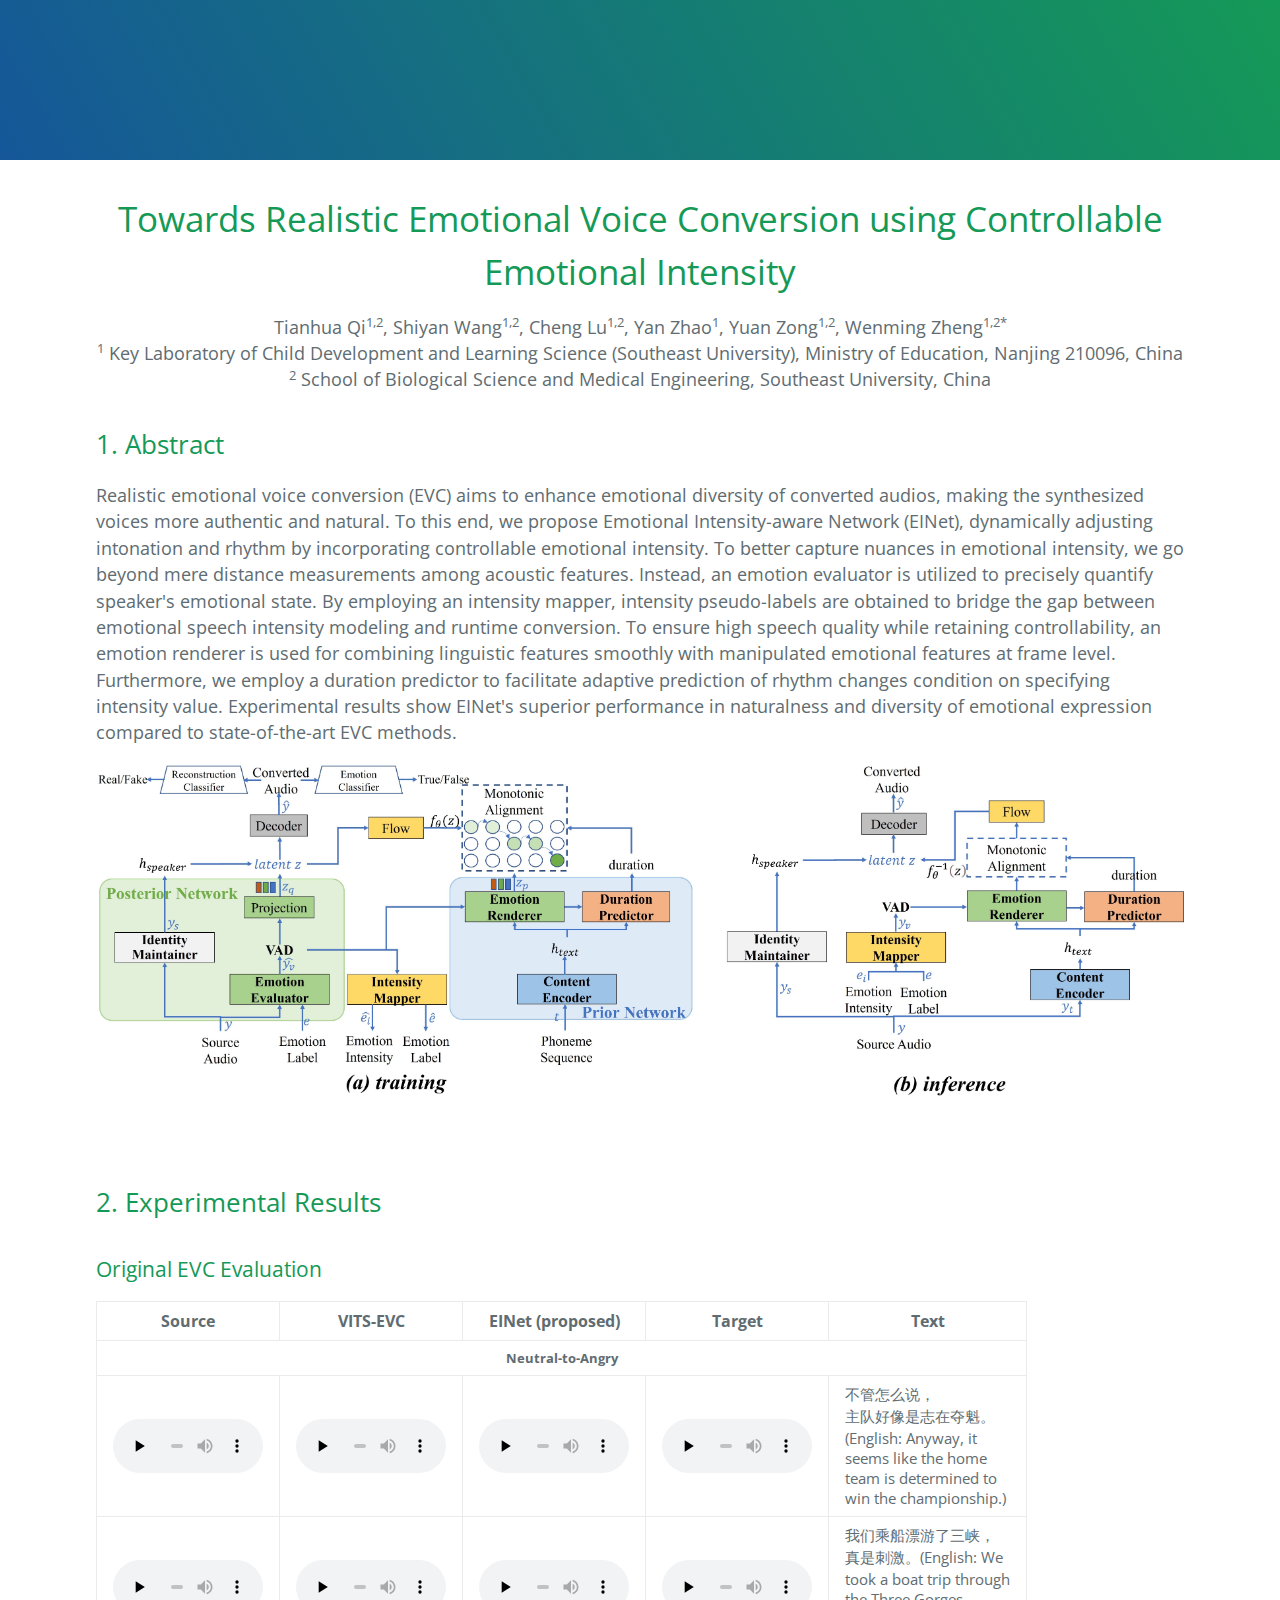
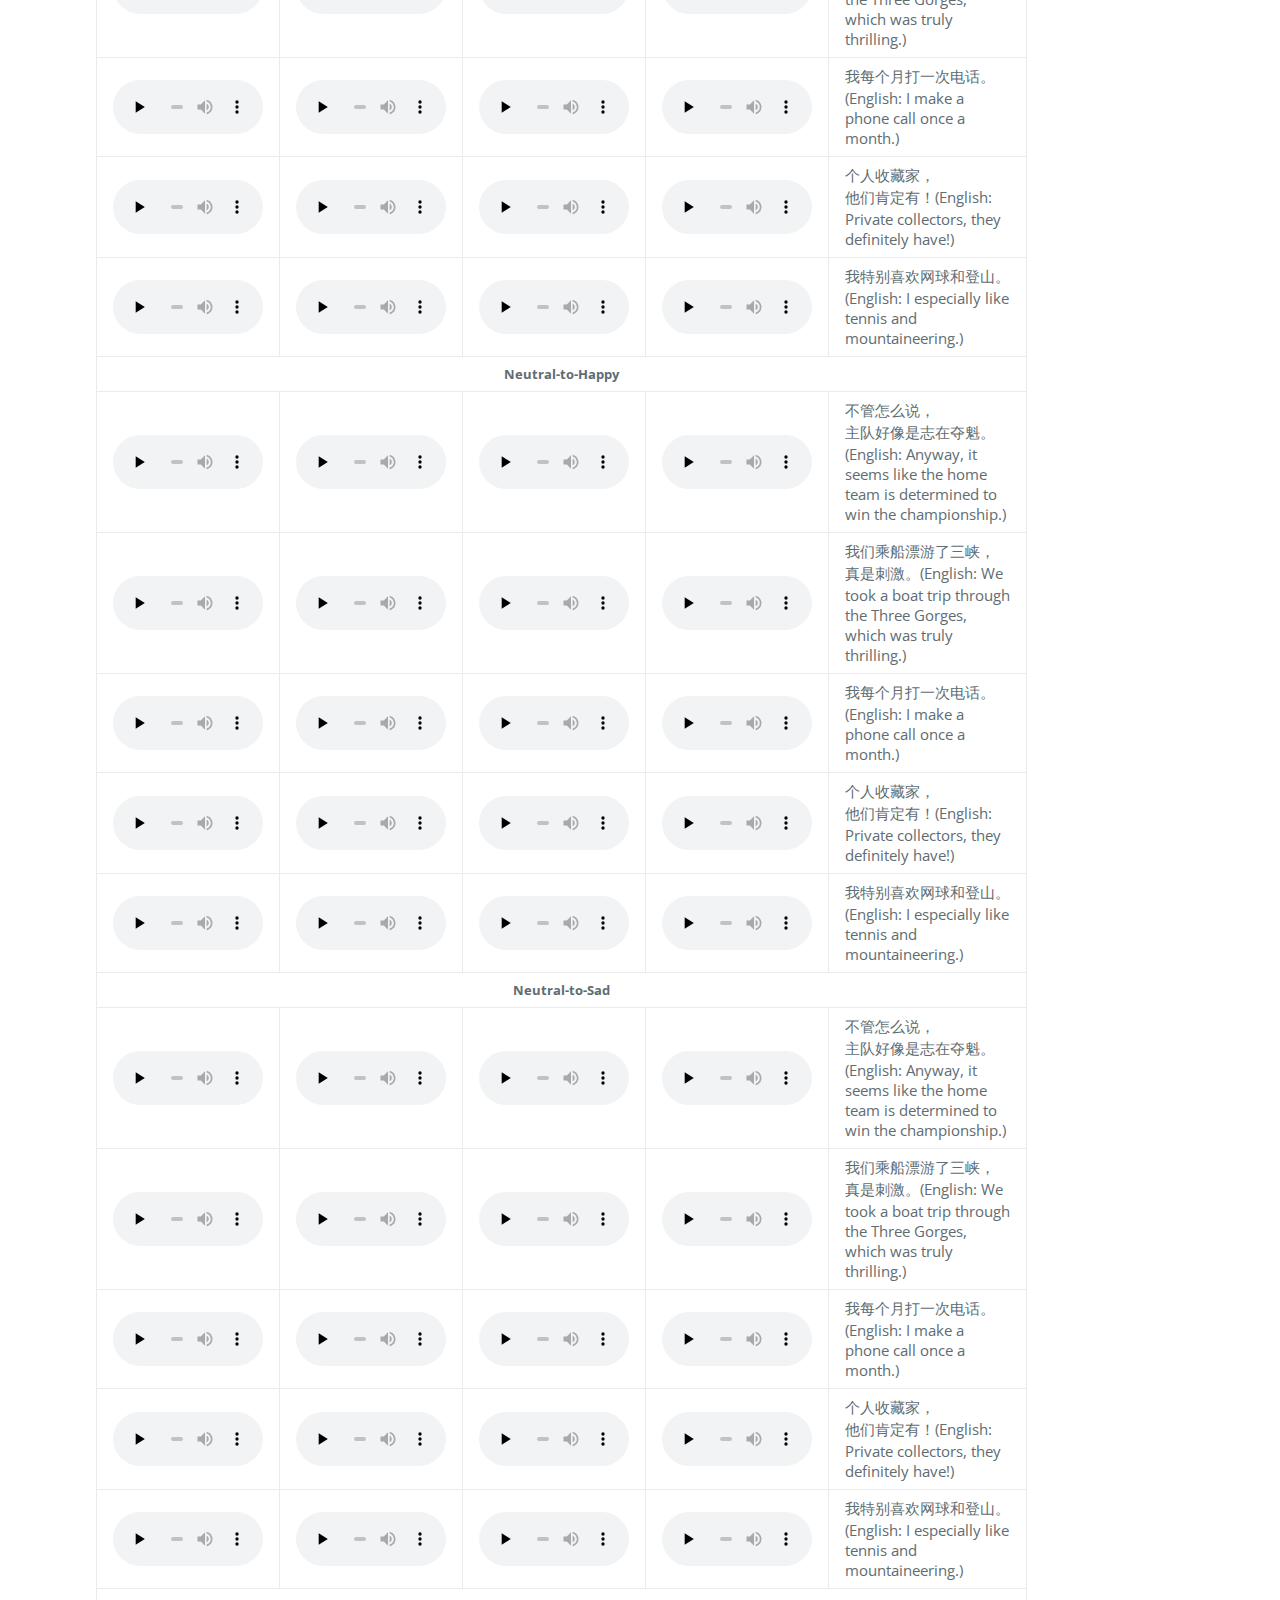
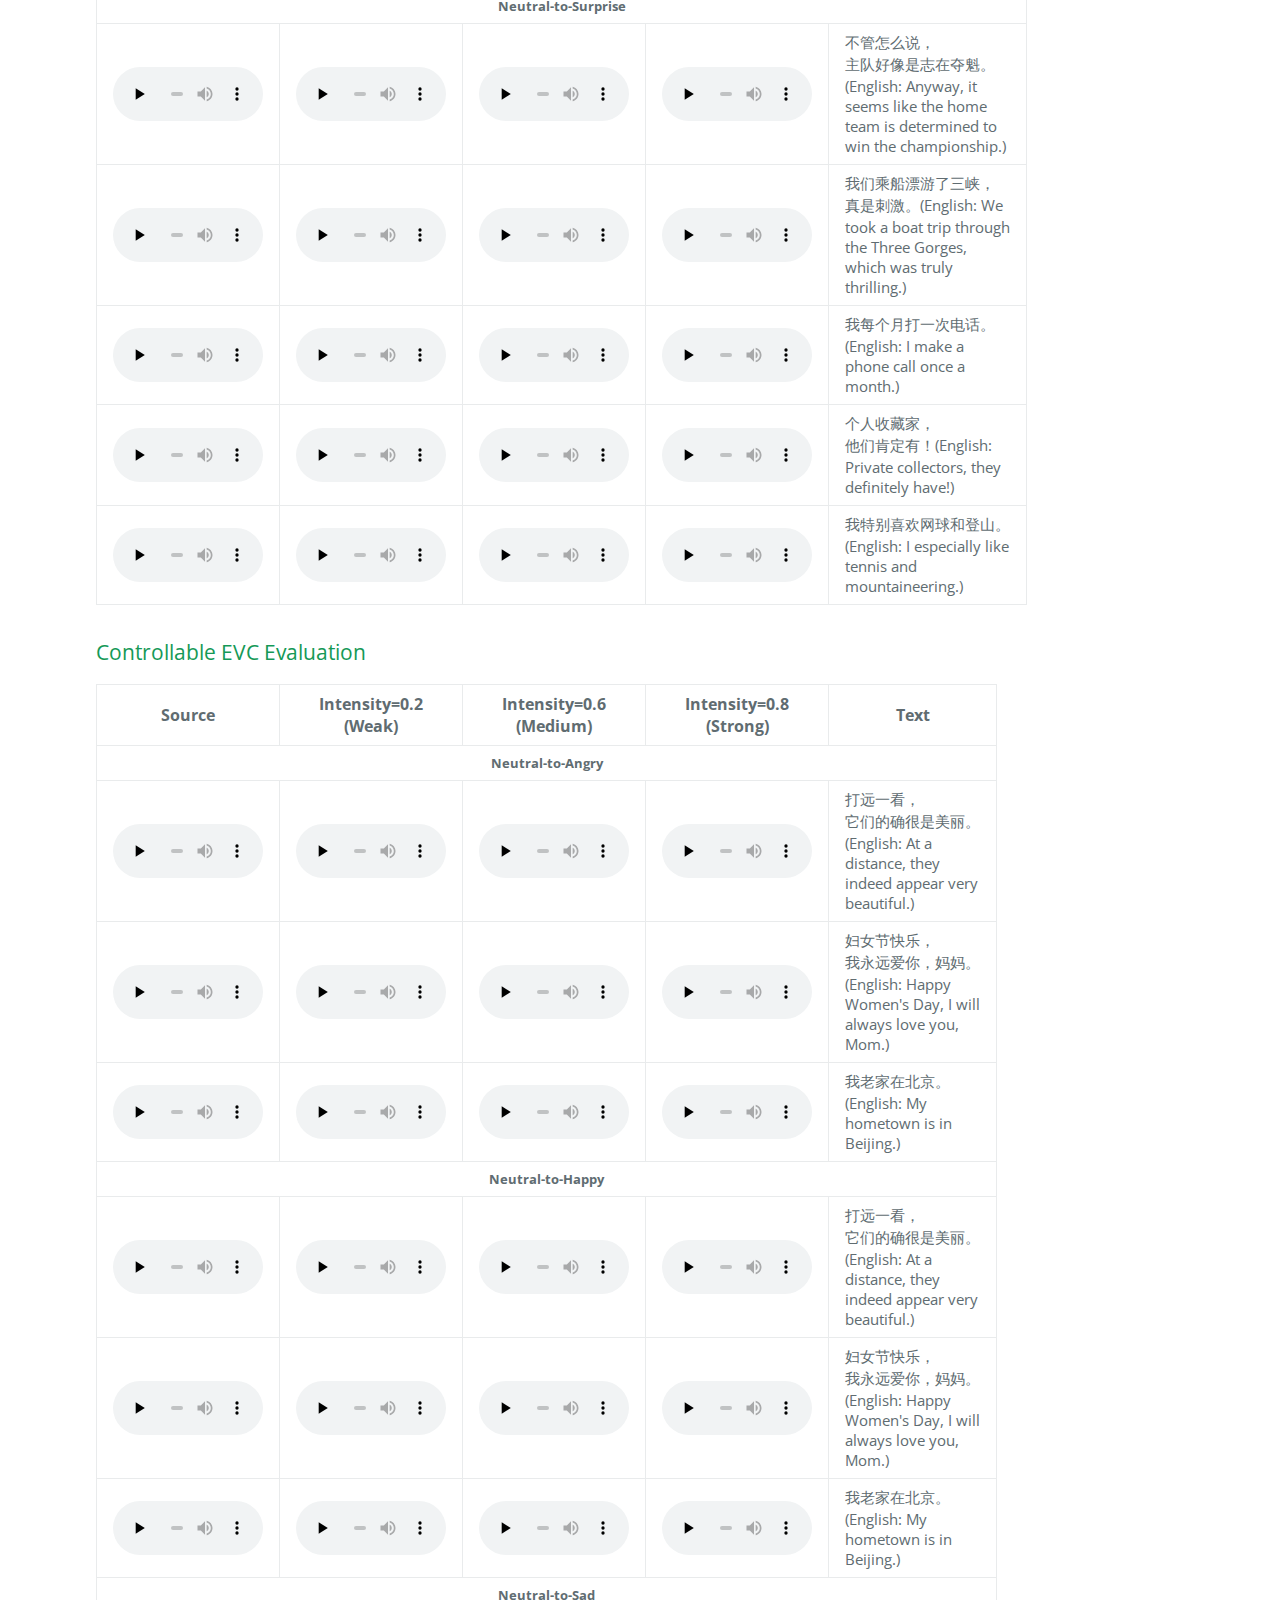
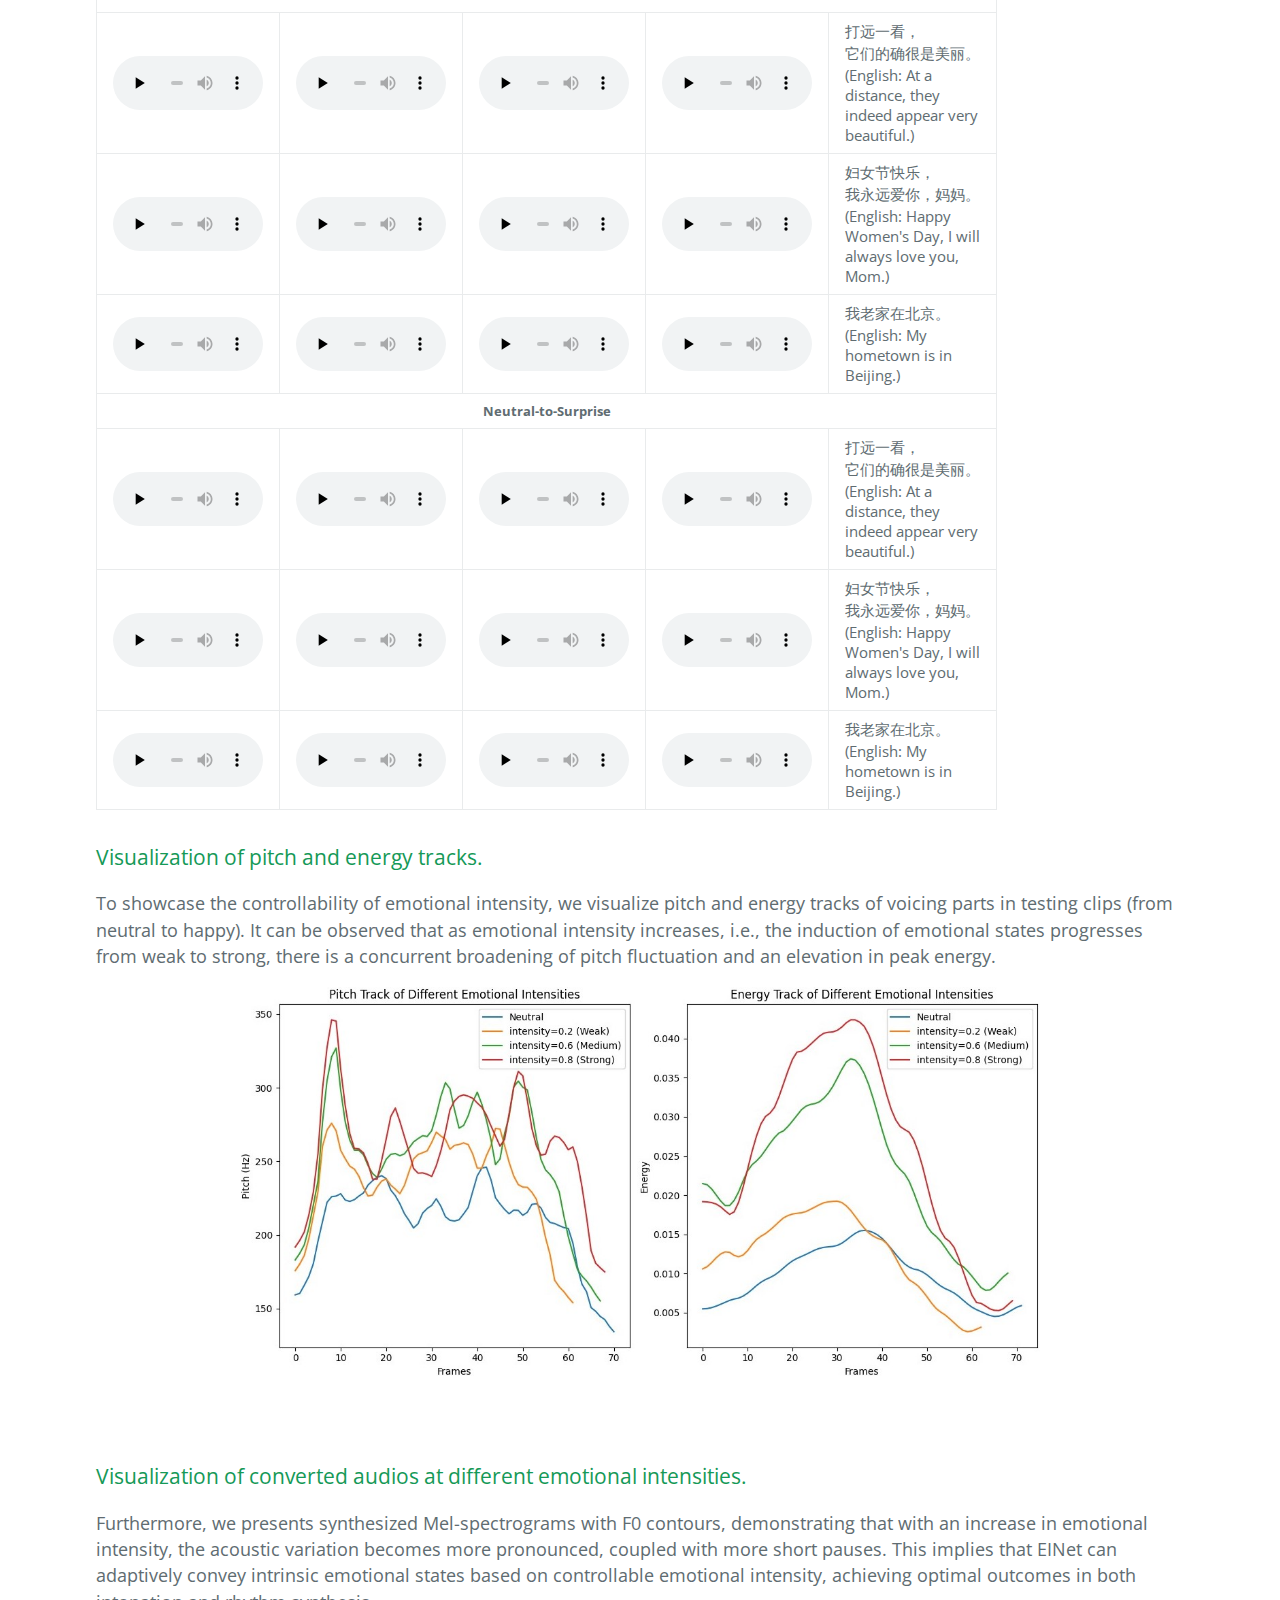
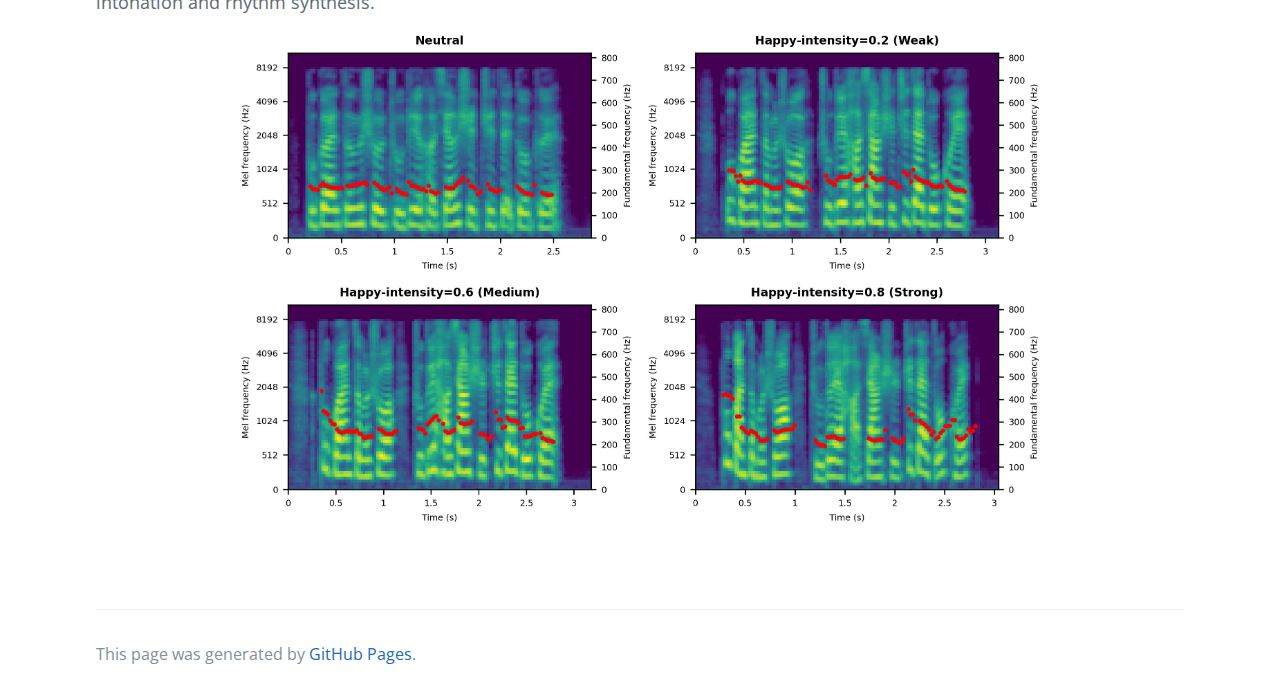
==== commit 402a2439: "Update index.html" ====
--- a/EINet4EVC/index.html
+++ b/EINet4EVC/index.html
@@ -54,42 +54,42 @@
 	    <th colspan=8 style="font-size:80%" centering><h8>Neutral-to-Angry</th>
     </tr>
     <tr>
-        <td style="text-align: center"><audio style="width: 150px;" controls="" preload="none" src="samples/source/0009_000004.wav"></audio></td>       
-        <td style="text-align: center"><audio style="width: 150px;" controls="" preload="none" src="samples/neu2ang/vits_0009_000351.wav"></audio></td>
-	<td style="text-align: center"><audio style="width: 150px;" controls="" preload="none" src="samples/neu2ang/pavits_vl_0009_000351.wav"></audio></td>
-	<td style="text-align: center"><audio style="width: 150px;" controls="" preload="none" src="samples/target/0009_000354.wav"></audio></td>
+        <td style="text-align: center"><audio style="width: 150px;" controls="" preload="none" src="samples/originalEVC/source/0009_000004.wav"></audio></td>       
+        <td style="text-align: center"><audio style="width: 150px;" controls="" preload="none" src="samples/originalEVC/neu2ang/vits_0009_000354.wav"></audio></td>
+	<td style="text-align: center"><audio style="width: 150px;" controls="" preload="none" src="samples/originalEVC/neu2ang/einet_0009_000354.wav"></audio></td>
+	<td style="text-align: center"><audio style="width: 150px;" controls="" preload="none" src="samples/originalEVC/target/0009_000354.wav"></audio></td>
     	<td style="font-size:95%">不管怎么说，主队好像是志在夺魁。(English: Anyway, it seems like the home team is determined to win the championship.)</td>
     </tr>
     <tr>
         <!-- <td style="text-align: center; width: 150px;" rowspan=1><strong>2086003176<strong></td> -->
-          <td style="text-align: center"><audio style="width: 150px;" controls="" preload="none" src="samples/source/0009_000005.wav"></audio></td>
-          <td style="text-align: center"><audio style="width: 150px;" controls="" preload="none" src="samples/neu2ang/vits_0009_000353.wav"></audio></td>
-          <td style="text-align: center"><audio style="width: 150px;" controls="" preload="none" src="samples/neu2ang/pavits_vl_0009_000353.wav"></audio></td>
-          <td style="text-align: center"><audio style="width: 150px;" controls="" preload="none" src="samples/target/0009_000355.wav"></audio></td>
+          <td style="text-align: center"><audio style="width: 150px;" controls="" preload="none" src="samples/originalEVC/source/0009_000005.wav"></audio></td>
+          <td style="text-align: center"><audio style="width: 150px;" controls="" preload="none" src="samples/originalEVC/neu2ang/vits_0009_000355.wav"></audio></td>
+          <td style="text-align: center"><audio style="width: 150px;" controls="" preload="none" src="samples/originalEVC/neu2ang/einet_0009_000355.wav"></audio></td>
+          <td style="text-align: center"><audio style="width: 150px;" controls="" preload="none" src="samples/originalEVC/target/0009_000355.wav"></audio></td>
 	  <td style="font-size:95%">我们乘船漂游了三峡，真是刺激。(English: We took a boat trip through the Three Gorges, which was truly thrilling.)</td>
     </tr>
     <tr>
         <!-- <td style="text-align: center; width: 150px;" rowspan=1><strong>2086003177<strong></td> -->
-          <td style="text-align: center"><audio style="width: 150px;" controls="" preload="none" src="samples/source/0009_000007.wav"></audio></td>
-          <td style="text-align: center"><audio style="width: 150px;" controls="" preload="none" src="samples/neu2ang/vits_0009_000361.wav"></audio></td>
-	  <td style="text-align: center"><audio style="width: 150px;" controls="" preload="none" src="samples/neu2ang/pavits_vl_0009_000361.wav"></audio></td>
-	  <td style="text-align: center"><audio style="width: 150px;" controls="" preload="none" src="samples/target/0009_000357.wav"></audio></td>
+          <td style="text-align: center"><audio style="width: 150px;" controls="" preload="none" src="samples/originalEVC/source/0009_000007.wav"></audio></td>
+          <td style="text-align: center"><audio style="width: 150px;" controls="" preload="none" src="samples/originalEVC/neu2ang/vits_0009_000357.wav"></audio></td>
+	  <td style="text-align: center"><audio style="width: 150px;" controls="" preload="none" src="samples/originalEVC/neu2ang/einet_0009_000357.wav"></audio></td>
+	  <td style="text-align: center"><audio style="width: 150px;" controls="" preload="none" src="samples/originalEVC/target/0009_000357.wav"></audio></td>
 	  <td style="font-size:95%">我每个月打一次电话。(English: I make a phone call once a month.)</td>
     </tr>
     <tr>
         <!-- <td style="text-align: center; width: 150px;" rowspan=1><strong>Audio<strong></td> -->
-          <td style="text-align: center"><audio style="width: 150px;" controls="" preload="none" src="samples/source/0009_000010.wav"></audio></td>
-          <td style="text-align: center"><audio style="width: 150px;" controls="" preload="none" src="samples/neu2ang/vits_0009_000363.wav"></audio></td>
-	  <td style="text-align: center"><audio style="width: 150px;" controls="" preload="none" src="samples/neu2ang/pavits_vl_0009_000363.wav"></audio></td>
-	  <td style="text-align: center"><audio style="width: 150px;" controls="" preload="none" src="samples/target/0009_000360.wav"></audio></td>
+          <td style="text-align: center"><audio style="width: 150px;" controls="" preload="none" src="samples/originalEVC/source/0009_000010.wav"></audio></td>
+          <td style="text-align: center"><audio style="width: 150px;" controls="" preload="none" src="samples/originalEVC/neu2ang/vits_0009_000360.wav"></audio></td>
+	  <td style="text-align: center"><audio style="width: 150px;" controls="" preload="none" src="samples/originalEVC/neu2ang/einet_0009_000360.wav"></audio></td>
+	  <td style="text-align: center"><audio style="width: 150px;" controls="" preload="none" src="samples/originalEVC/target/0009_000360.wav"></audio></td>
 	  <td style="font-size:95%">个人收藏家，他们肯定有！(English: Private collectors, they definitely have!)</td>
     </tr>
     <tr>
         <!-- <td style="text-align: center; width: 150px;" rowspan=1><strong>Audio<strong></td> -->
-          <td style="text-align: center"><audio style="width: 150px;" controls="" preload="none" src="samples/source/0009_000015.wav"></audio></td>
-          <td style="text-align: center"><audio style="width: 150px;" controls="" preload="none" src="samples/neu2ang/vits_0009_000364.wav"></audio></td>
-	  <td style="text-align: center"><audio style="width: 150px;" controls="" preload="none" src="samples/neu2ang/pavits_vl_0009_000364.wav"></audio></td>
-	  <td style="text-align: center"><audio style="width: 150px;" controls="" preload="none" src="samples/target/0009_000365.wav"></audio></td>
+          <td style="text-align: center"><audio style="width: 150px;" controls="" preload="none" src="samples/originalEVC/source/0009_000015.wav"></audio></td>
+          <td style="text-align: center"><audio style="width: 150px;" controls="" preload="none" src="samples/originalEVC/neu2ang/vits_0009_000365.wav"></audio></td>
+	  <td style="text-align: center"><audio style="width: 150px;" controls="" preload="none" src="samples/originalEVC/neu2ang/einet_0009_000365.wav"></audio></td>
+	  <td style="text-align: center"><audio style="width: 150px;" controls="" preload="none" src="samples/originalEVC/target/0009_000365.wav"></audio></td>
 	  <td style="font-size:95%">我特别喜欢网球和登山。(English: I especially like tennis and mountaineering.)</td>
     </tr>
 		
@@ -98,42 +98,42 @@
     </tr>
     <tr>
         <!-- <td style="text-align: center; width: 150px;" rowspan=1><strong>Audio<strong></td> -->
-          <td style="text-align: center"><audio style="width: 150px;" controls="" preload="none" src="samples/source/0009_000004.wav"></audio></td>
-          <td style="text-align: center"><audio style="width: 150px;" controls="" preload="none" src="samples/neu2hap/vits_0009_000701.wav"></audio></td>
-	  <td style="text-align: center"><audio style="width: 150px;" controls="" preload="none" src="samples/neu2hap/pavits_vl_0009_000701.wav"></audio></td>
-	  <td style="text-align: center"><audio style="width: 150px;" controls="" preload="none" src="samples/target/0009_000704.wav"></audio></td>
+          <td style="text-align: center"><audio style="width: 150px;" controls="" preload="none" src="samples/originalEVC/source/0009_000004.wav"></audio></td>
+          <td style="text-align: center"><audio style="width: 150px;" controls="" preload="none" src="samples/originalEVC/neu2hap/vits_0009_000704.wav"></audio></td>
+	  <td style="text-align: center"><audio style="width: 150px;" controls="" preload="none" src="samples/originalEVC/neu2hap/einet_0009_000704.wav"></audio></td>
+	  <td style="text-align: center"><audio style="width: 150px;" controls="" preload="none" src="samples/originalEVC/target/0009_000704.wav"></audio></td>
 	  <td style="font-size:95%">不管怎么说，主队好像是志在夺魁。(English: Anyway, it seems like the home team is determined to win the championship.)</td>
     </tr>
     <tr>
         <!-- <td style="text-align: center; width: 150px;" rowspan=1><strong>Audio<strong></td> -->
-          <td style="text-align: center"><audio style="width: 150px;" controls="" preload="none" src="samples/source/0009_000005.wav"></audio></td>
-          <td style="text-align: center"><audio style="width: 150px;" controls="" preload="none" src="samples/neu2hap/vits_0009_000703.wav"></audio></td>
-	  <td style="text-align: center"><audio style="width: 150px;" controls="" preload="none" src="samples/neu2hap/pavits_vl_0009_000703.wav"></audio></td>
-	  <td style="text-align: center"><audio style="width: 150px;" controls="" preload="none" src="samples/target/0009_000705.wav"></audio></td>
+          <td style="text-align: center"><audio style="width: 150px;" controls="" preload="none" src="samples/originalEVC/source/0009_000005.wav"></audio></td>
+          <td style="text-align: center"><audio style="width: 150px;" controls="" preload="none" src="samples/originalEVC/neu2hap/vits_0009_000705.wav"></audio></td>
+	  <td style="text-align: center"><audio style="width: 150px;" controls="" preload="none" src="samples/originalEVC/neu2hap/einet_0009_000705.wav"></audio></td>
+	  <td style="text-align: center"><audio style="width: 150px;" controls="" preload="none" src="samples/originalEVC/target/0009_000705.wav"></audio></td>
 	  <td style="font-size:95%">我们乘船漂游了三峡，真是刺激。(English: We took a boat trip through the Three Gorges, which was truly thrilling.)</td>
     </tr>
     <tr>
         <!-- <td style="text-align: center; width: 150px;" rowspan=1><strong>Audio<strong></td> -->
-          <td style="text-align: center"><audio style="width: 150px;" controls="" preload="none" src="samples/source/0009_000007.wav"></audio></td>
-          <td style="text-align: center"><audio style="width: 150px;" controls="" preload="none" src="samples/neu2hap/vits_0009_000711.wav"></audio></td>
-	  <td style="text-align: center"><audio style="width: 150px;" controls="" preload="none" src="samples/neu2hap/pavits_vl_0009_000711.wav"></audio></td>
-	  <td style="text-align: center"><audio style="width: 150px;" controls="" preload="none" src="samples/target/0009_000707.wav"></audio></td>
+          <td style="text-align: center"><audio style="width: 150px;" controls="" preload="none" src="samples/originalEVC/source/0009_000007.wav"></audio></td>
+          <td style="text-align: center"><audio style="width: 150px;" controls="" preload="none" src="samples/originalEVC/neu2hap/vits_0009_000707.wav"></audio></td>
+	  <td style="text-align: center"><audio style="width: 150px;" controls="" preload="none" src="samples/originalEVC/neu2hap/einet_0009_000707.wav"></audio></td>
+	  <td style="text-align: center"><audio style="width: 150px;" controls="" preload="none" src="samples/originalEVC/target/0009_000707.wav"></audio></td>
 	  <td style="font-size:95%">我每个月打一次电话。(English: I make a phone call once a month.)</td>
     </tr>
     <tr>
         <!-- <td style="text-align: center; width: 150px;" rowspan=1><strong>Audio<strong></td> -->
-          <td style="text-align: center"><audio style="width: 150px;" controls="" preload="none" src="samples/source/0009_000010.wav"></audio></td>
-          <td style="text-align: center"><audio style="width: 150px;" controls="" preload="none" src="samples/neu2hap/vits_0009_000713.wav"></audio></td>
-	  <td style="text-align: center"><audio style="width: 150px;" controls="" preload="none" src="samples/neu2hap/pavits_vl_0009_000713.wav"></audio></td>
-	  <td style="text-align: center"><audio style="width: 150px;" controls="" preload="none" src="samples/target/0009_000710.wav"></audio></td>
+          <td style="text-align: center"><audio style="width: 150px;" controls="" preload="none" src="samples/originalEVC/source/0009_000010.wav"></audio></td>
+          <td style="text-align: center"><audio style="width: 150px;" controls="" preload="none" src="samples/originalEVC/neu2hap/vits_0009_000710.wav"></audio></td>
+	  <td style="text-align: center"><audio style="width: 150px;" controls="" preload="none" src="samples/originalEVC/neu2hap/einet_0009_000710.wav"></audio></td>
+	  <td style="text-align: center"><audio style="width: 150px;" controls="" preload="none" src="samples/originalEVC/target/0009_000710.wav"></audio></td>
 	  <td style="font-size:95%">个人收藏家，他们肯定有！(English: Private collectors, they definitely have!)</td>
     </tr>
     <tr>
         <!-- <td style="text-align: center; width: 150px;" rowspan=1><strong>Audio<strong></td> -->
-          <td style="text-align: center"><audio style="width: 150px;" controls="" preload="none" src="samples/source/0009_000015.wav"></audio></td>
-          <td style="text-align: center"><audio style="width: 150px;" controls="" preload="none" src="samples/neu2hap/vits_0009_000702.wav"></audio></td>
-	  <td style="text-align: center"><audio style="width: 150px;" controls="" preload="none" src="samples/neu2hap/pavits_vl_0009_000702.wav"></audio></td>
-	  <td style="text-align: center"><audio style="width: 150px;" controls="" preload="none" src="samples/target/0009_000715.wav"></audio></td>
+          <td style="text-align: center"><audio style="width: 150px;" controls="" preload="none" src="samples/originalEVC/source/0009_000015.wav"></audio></td>
+          <td style="text-align: center"><audio style="width: 150px;" controls="" preload="none" src="samples/originalEVC/neu2hap/vits_0009_000715.wav"></audio></td>
+	  <td style="text-align: center"><audio style="width: 150px;" controls="" preload="none" src="samples/originalEVC/neu2hap/einet_0009_000715.wav"></audio></td>
+	  <td style="text-align: center"><audio style="width: 150px;" controls="" preload="none" src="samples/originalEVC/target/0009_000715.wav"></audio></td>
 	  <td style="font-size:95%">我特别喜欢网球和登山。(English: I especially like tennis and mountaineering.)</td>
     </tr>
 		
@@ -142,42 +142,42 @@
     </tr>
     <tr>
         <!-- <td style="text-align: center; width: 150px;" rowspan=1><strong>Audio<strong></td> -->
-          <td style="text-align: center"><audio style="width: 150px;" controls="" preload="none" src="samples/source/0009_000004.wav"></audio></td>
-          <td style="text-align: center"><audio style="width: 150px;" controls="" preload="none" src="samples/neu2sad/vits_0009_001051.wav"></audio></td>
-	  <td style="text-align: center"><audio style="width: 150px;" controls="" preload="none" src="samples/neu2sad/pavits_vl_0009_001051.wav"></audio></td>
-	  <td style="text-align: center"><audio style="width: 150px;" controls="" preload="none" src="samples/target/0009_001054.wav"></audio></td>
+          <td style="text-align: center"><audio style="width: 150px;" controls="" preload="none" src="samples/originalEVC/source/0009_000004.wav"></audio></td>
+          <td style="text-align: center"><audio style="width: 150px;" controls="" preload="none" src="samples/originalEVC/neu2sad/vits_0009_001054.wav"></audio></td>
+	  <td style="text-align: center"><audio style="width: 150px;" controls="" preload="none" src="samples/originalEVC/neu2sad/einet_0009_001054.wav"></audio></td>
+	  <td style="text-align: center"><audio style="width: 150px;" controls="" preload="none" src="samples/originalEVC/target/0009_001054.wav"></audio></td>
 	  <td style="font-size:95%">不管怎么说，主队好像是志在夺魁。(English: Anyway, it seems like the home team is determined to win the championship.)</td>
     </tr>
     <tr>
         <!-- <td style="text-align: center; width: 150px;" rowspan=1><strong>Audio<strong></td> -->
-          <td style="text-align: center"><audio style="width: 150px;" controls="" preload="none" src="samples/source/0009_000005.wav"></audio></td>
-          <td style="text-align: center"><audio style="width: 150px;" controls="" preload="none" src="samples/neu2sad/vits_0009_001053.wav"></audio></td>
-	  <td style="text-align: center"><audio style="width: 150px;" controls="" preload="none" src="samples/neu2sad/pavits_vl_0009_001053.wav"></audio></td>
-	  <td style="text-align: center"><audio style="width: 150px;" controls="" preload="none" src="samples/target/0009_001055.wav"></audio></td>
+          <td style="text-align: center"><audio style="width: 150px;" controls="" preload="none" src="samples/originalEVC/source/0009_000005.wav"></audio></td>
+          <td style="text-align: center"><audio style="width: 150px;" controls="" preload="none" src="samples/originalEVC/neu2sad/vits_0009_001055.wav"></audio></td>
+	  <td style="text-align: center"><audio style="width: 150px;" controls="" preload="none" src="samples/originalEVC/neu2sad/einet_0009_001055.wav"></audio></td>
+	  <td style="text-align: center"><audio style="width: 150px;" controls="" preload="none" src="samples/originalEVC/target/0009_001055.wav"></audio></td>
 	  <td style="font-size:95%">我们乘船漂游了三峡，真是刺激。(English: We took a boat trip through the Three Gorges, which was truly thrilling.)</td>
     </tr>
     <tr>
         <!-- <td style="text-align: center; width: 150px;" rowspan=1><strong>Audio<strong></td> -->
-          <td style="text-align: center"><audio style="width: 150px;" controls="" preload="none" src="samples/source/0009_000007.wav"></audio></td>
-          <td style="text-align: center"><audio style="width: 150px;" controls="" preload="none" src="samples/neu2sad/vits_0009_001061.wav"></audio></td>
-	  <td style="text-align: center"><audio style="width: 150px;" controls="" preload="none" src="samples/neu2sad/pavits_vl_0009_001061.wav"></audio></td>
-	  <td style="text-align: center"><audio style="width: 150px;" controls="" preload="none" src="samples/target/0009_001057.wav"></audio></td>
+          <td style="text-align: center"><audio style="width: 150px;" controls="" preload="none" src="samples/originalEVC/source/0009_000007.wav"></audio></td>
+          <td style="text-align: center"><audio style="width: 150px;" controls="" preload="none" src="samples/originalEVC/neu2sad/vits_0009_001057.wav"></audio></td>
+	  <td style="text-align: center"><audio style="width: 150px;" controls="" preload="none" src="samples/originalEVC/neu2sad/einet_0009_001057.wav"></audio></td>
+	  <td style="text-align: center"><audio style="width: 150px;" controls="" preload="none" src="samples/originalEVC/target/0009_001057.wav"></audio></td>
 	  <td style="font-size:95%">我每个月打一次电话。(English: I make a phone call once a month.)</td>
     </tr>
     <tr>
         <!-- <td style="text-align: center; width: 150px;" rowspan=1><strong>Audio<strong></td> -->
-          <td style="text-align: center"><audio style="width: 150px;" controls="" preload="none" src="samples/source/0009_000010.wav"></audio></td>
-          <td style="text-align: center"><audio style="width: 150px;" controls="" preload="none" src="samples/neu2sad/vits_0009_001063.wav"></audio></td>
-	  <td style="text-align: center"><audio style="width: 150px;" controls="" preload="none" src="samples/neu2sad/pavits_vl_0009_001063.wav"></audio></td>
-	  <td style="text-align: center"><audio style="width: 150px;" controls="" preload="none" src="samples/target/0009_001060.wav"></audio></td>
+          <td style="text-align: center"><audio style="width: 150px;" controls="" preload="none" src="samples/originalEVC/source/0009_000010.wav"></audio></td>
+          <td style="text-align: center"><audio style="width: 150px;" controls="" preload="none" src="samples/originalEVC/neu2sad/vits_0009_001060.wav"></audio></td>
+	  <td style="text-align: center"><audio style="width: 150px;" controls="" preload="none" src="samples/originalEVC/neu2sad/einet_0009_001060.wav"></audio></td>
+	  <td style="text-align: center"><audio style="width: 150px;" controls="" preload="none" src="samples/originalEVC/target/0009_001060.wav"></audio></td>
 	  <td style="font-size:95%">个人收藏家，他们肯定有！(English: Private collectors, they definitely have!)</td>
     </tr>
     <tr>
         <!-- <td style="text-align: center; width: 150px;" rowspan=1><strong>Audio<strong></td> -->
-          <td style="text-align: center"><audio style="width: 150px;" controls="" preload="none" src="samples/source/0009_000015.wav"></audio></td>
-          <td style="text-align: center"><audio style="width: 150px;" controls="" preload="none" src="samples/neu2sad/vits_0009_001058.wav"></audio></td>
-	  <td style="text-align: center"><audio style="width: 150px;" controls="" preload="none" src="samples/neu2sad/pavits_vl_0009_001058.wav"></audio></td>
-	  <td style="text-align: center"><audio style="width: 150px;" controls="" preload="none" src="samples/target/0009_001065.wav"></audio></td>
+          <td style="text-align: center"><audio style="width: 150px;" controls="" preload="none" src="samples/originalEVC/source/0009_000015.wav"></audio></td>
+          <td style="text-align: center"><audio style="width: 150px;" controls="" preload="none" src="samples/originalEVC/neu2sad/vits_0009_001065.wav"></audio></td>
+	  <td style="text-align: center"><audio style="width: 150px;" controls="" preload="none" src="samples/originalEVC/neu2sad/einet_0009_001065.wav"></audio></td>
+	  <td style="text-align: center"><audio style="width: 150px;" controls="" preload="none" src="samples/originalEVC/target/0009_001065.wav"></audio></td>
 	  <td style="font-size:95%">我特别喜欢网球和登山。(English: I especially like tennis and mountaineering.)</td>
     </tr>
 		
@@ -186,42 +186,42 @@
     </tr>
     <tr>
         <!-- <td style="text-align: center; width: 150px;" rowspan=1><strong>Audio<strong></td> -->
-          <td style="text-align: center"><audio style="width: 150px;" controls="" preload="none" src="samples/source/0009_000004.wav"></audio></td>
-          <td style="text-align: center"><audio style="width: 150px;" controls="" preload="none" src="samples/neu2sur/vits_0009_001401.wav"></audio></td>
-	  <td style="text-align: center"><audio style="width: 150px;" controls="" preload="none" src="samples/neu2sur/pavits_vl_0009_001401.wav"></audio></td>
-	  <td style="text-align: center"><audio style="width: 150px;" controls="" preload="none" src="samples/target/0009_001404.wav"></audio></td>
+          <td style="text-align: center"><audio style="width: 150px;" controls="" preload="none" src="samples/originalEVC/source/0009_000004.wav"></audio></td>
+          <td style="text-align: center"><audio style="width: 150px;" controls="" preload="none" src="samples/originalEVC/neu2sur/vits_0009_001404.wav"></audio></td>
+	  <td style="text-align: center"><audio style="width: 150px;" controls="" preload="none" src="samples/originalEVC/neu2sur/einet_0009_001404.wav"></audio></td>
+	  <td style="text-align: center"><audio style="width: 150px;" controls="" preload="none" src="samples/originalEVC/target/0009_001404.wav"></audio></td>
 	  <td style="font-size:95%">不管怎么说，主队好像是志在夺魁。(English: Anyway, it seems like the home team is determined to win the championship.)</td>
     </tr>
     <tr>
         <!-- <td style="text-align: center; width: 150px;" rowspan=1><strong>Audio<strong></td> -->
-          <td style="text-align: center"><audio style="width: 150px;" controls="" preload="none" src="samples/source/0009_000005.wav"></audio></td>
-          <td style="text-align: center"><audio style="width: 150px;" controls="" preload="none" src="samples/neu2sur/vits_0009_001403.wav"></audio></td>
-	  <td style="text-align: center"><audio style="width: 150px;" controls="" preload="none" src="samples/neu2sur/pavits_vl_0009_001403.wav"></audio></td>
-	  <td style="text-align: center"><audio style="width: 150px;" controls="" preload="none" src="samples/target/0009_001405.wav"></audio></td>
+          <td style="text-align: center"><audio style="width: 150px;" controls="" preload="none" src="samples/originalEVC/source/0009_000005.wav"></audio></td>
+          <td style="text-align: center"><audio style="width: 150px;" controls="" preload="none" src="samples/originalEVC/neu2sur/vits_0009_001405.wav"></audio></td>
+	  <td style="text-align: center"><audio style="width: 150px;" controls="" preload="none" src="samples/originalEVC/neu2sur/einet_0009_001405.wav"></audio></td>
+	  <td style="text-align: center"><audio style="width: 150px;" controls="" preload="none" src="samples/originalEVC/target/0009_001405.wav"></audio></td>
 	  <td style="font-size:95%">我们乘船漂游了三峡，真是刺激。(English: We took a boat trip through the Three Gorges, which was truly thrilling.)</td>
     </tr>
     <tr>
         <!-- <td style="text-align: center; width: 150px;" rowspan=1><strong>Audio<strong></td> -->
-          <td style="text-align: center"><audio style="width: 150px;" controls="" preload="none" src="samples/source/0009_000007.wav"></audio></td>
-          <td style="text-align: center"><audio style="width: 150px;" controls="" preload="none" src="samples/neu2sur/vits_0009_001411.wav"></audio></td>
-	  <td style="text-align: center"><audio style="width: 150px;" controls="" preload="none" src="samples/neu2sur/pavits_vl_0009_001411.wav"></audio></td>
-	  <td style="text-align: center"><audio style="width: 150px;" controls="" preload="none" src="samples/target/0009_001407.wav"></audio></td>
+          <td style="text-align: center"><audio style="width: 150px;" controls="" preload="none" src="samples/originalEVC/source/0009_000007.wav"></audio></td>
+          <td style="text-align: center"><audio style="width: 150px;" controls="" preload="none" src="samples/originalEVC/neu2sur/vits_0009_001407.wav"></audio></td>
+	  <td style="text-align: center"><audio style="width: 150px;" controls="" preload="none" src="samples/originalEVC/neu2sur/einet_0009_001407.wav"></audio></td>
+	  <td style="text-align: center"><audio style="width: 150px;" controls="" preload="none" src="samples/originalEVC/target/0009_001407.wav"></audio></td>
 	  <td style="font-size:95%">我每个月打一次电话。(English: I make a phone call once a month.)</td>
     </tr>
     <tr>
         <!-- <td style="text-align: center; width: 150px;" rowspan=1><strong>Audio<strong></td> -->
-          <td style="text-align: center"><audio style="width: 150px;" controls="" preload="none" src="samples/source/0009_000010.wav"></audio></td>
-          <td style="text-align: center"><audio style="width: 150px;" controls="" preload="none" src="samples/neu2sur/vits_0009_001413.wav"></audio></td>
-	  <td style="text-align: center"><audio style="width: 150px;" controls="" preload="none" src="samples/neu2sur/pavits_vl_0009_001413.wav"></audio></td>
-	  <td style="text-align: center"><audio style="width: 150px;" controls="" preload="none" src="samples/target/0009_001410.wav"></audio></td>
+          <td style="text-align: center"><audio style="width: 150px;" controls="" preload="none" src="samples/originalEVC/source/0009_000010.wav"></audio></td>
+          <td style="text-align: center"><audio style="width: 150px;" controls="" preload="none" src="samples/originalEVC/neu2sur/vits_0009_001410.wav"></audio></td>
+	  <td style="text-align: center"><audio style="width: 150px;" controls="" preload="none" src="samples/originalEVC/neu2sur/einet_0009_001410.wav"></audio></td>
+	  <td style="text-align: center"><audio style="width: 150px;" controls="" preload="none" src="samples/originalEVC/target/0009_001410.wav"></audio></td>
 	  <td style="font-size:95%">个人收藏家，他们肯定有！(English: Private collectors, they definitely have!)</td>
     </tr>
     <tr>
         <!-- <td style="text-align: center; width: 150px;" rowspan=1><strong>Audio<strong></td> -->
-          <td style="text-align: center"><audio style="width: 150px;" controls="" preload="none" src="samples/source/0009_000015.wav"></audio></td>
-          <td style="text-align: center"><audio style="width: 150px;" controls="" preload="none" src="samples/neu2sur/vits_0009_001402.wav"></audio></td>
-	  <td style="text-align: center"><audio style="width: 150px;" controls="" preload="none" src="samples/neu2sur/pavits_vl_0009_001402.wav"></audio></td>
-	  <td style="text-align: center"><audio style="width: 150px;" controls="" preload="none" src="samples/target/0009_001415.wav"></audio></td>
+          <td style="text-align: center"><audio style="width: 150px;" controls="" preload="none" src="samples/originalEVC/source/0009_000015.wav"></audio></td>
+          <td style="text-align: center"><audio style="width: 150px;" controls="" preload="none" src="samples/originalEVC/neu2sur/vits_0009_001415.wav"></audio></td>
+	  <td style="text-align: center"><audio style="width: 150px;" controls="" preload="none" src="samples/originalEVC/neu2sur/einet_0009_001415.wav"></audio></td>
+	  <td style="text-align: center"><audio style="width: 150px;" controls="" preload="none" src="samples/originalEVC/target/0009_001415.wav"></audio></td>
 	  <td style="font-size:95%">我特别喜欢网球和登山。(English: I especially like tennis and mountaineering.)</td>
     </tr>
 		
@@ -244,114 +244,119 @@
 	    <th colspan=8 style="font-size:80%" centering><h8>Neutral-to-Angry</th>
     </tr>
     <tr>
-        <td style="text-align: center"><audio style="width: 150px;" controls="" preload="none" src="samples/source/0009_000001.wav"></audio></td>
-        <td style="text-align: center"><audio style="width: 150px;" controls="" preload="none" src="samples/neu2ang/cyclegan_0009_000351.wav"></audio></td>
-        <td style="text-align: center"><audio style="width: 150px;" controls="" preload="none" src="samples/neu2ang/stargan_0009_000351.wav"></audio></td>
-        <td style="text-align: center"><audio style="width: 150px;" controls="" preload="none" src="samples/neu2ang/vits_0009_000351.wav"></audio></td>
+        <td style="text-align: center"><audio style="width: 150px;" controls="" preload="none" src="samples/controllableEVC/source/0009_000001.wav"></audio></td>
+        <td style="text-align: center"><audio style="width: 150px;" controls="" preload="none" src="samples/controllableEVC/neu2ang/einet_0009_000001_weak.wav"></audio></td>
+        <td style="text-align: center"><audio style="width: 150px;" controls="" preload="none" src="samples/controllableEVC/neu2ang/einet_0009_000001_medium.wav"></audio></td>
+        <td style="text-align: center"><audio style="width: 150px;" controls="" preload="none" src="samples/controllableEVC/neu2ang/einet_0009_000001_strong.wav"></audio></td>
     	<td style="font-size:95%">打远一看，它们的确很是美丽。(English: At a distance, they indeed appear very beautiful.)</td>
     </tr>
+
+    <tr>
+        <!-- <td style="text-align: center; width: 150px;" rowspan=1><strong>2086003177<strong></td> -->
+          <td style="text-align: center"><audio style="width: 150px;" controls="" preload="none" src="samples/controllableEVC/source/0009_000011.wav"></audio></td>
+          <td style="text-align: center"><audio style="width: 150px;" controls="" preload="none" src="samples/controllableEVC/neu2ang/einet_0009_000011_weak.wav"></audio></td>
+          <td style="text-align: center"><audio style="width: 150px;" controls="" preload="none" src="samples/controllableEVC/neu2ang/einet_0009_000011_medium.wav"></audio></td>
+          <td style="text-align: center"><audio style="width: 150px;" controls="" preload="none" src="samples/controllableEVC/neu2ang/einet_0009_000011_strong.wav"></audio></td>
+	  <td style="font-size:95%">妇女节快乐，我永远爱你，妈妈。(English: Happy Women's Day, I will always love you, Mom.)</td>
+    </tr>
+
     <tr>
         <!-- <td style="text-align: center; width: 150px;" rowspan=1><strong>2086003176<strong></td> -->
-          <td style="text-align: center"><audio style="width: 150px;" controls="" preload="none" src="samples/source/0009_000003.wav"></audio></td>
-          <td style="text-align: center"><audio style="width: 150px;" controls="" preload="none" src="samples/neu2ang/cyclegan_0009_000353.wav"></audio></td>
-          <td style="text-align: center"><audio style="width: 150px;" controls="" preload="none" src="samples/neu2ang/stargan_0009_000353.wav"></audio></td>
-          <td style="text-align: center"><audio style="width: 150px;" controls="" preload="none" src="samples/neu2ang/vits_0009_000353.wav"></audio></td>
+          <td style="text-align: center"><audio style="width: 150px;" controls="" preload="none" src="samples/controllableEVC/source/0009_000003.wav"></audio></td>
+          <td style="text-align: center"><audio style="width: 150px;" controls="" preload="none" src="samples/controllableEVC/neu2ang/einet_0009_000003_weak.wav"></audio></td>
+          <td style="text-align: center"><audio style="width: 150px;" controls="" preload="none" src="samples/controllableEVC/neu2ang/einet_0009_000003_medium.wav"></audio></td>
+          <td style="text-align: center"><audio style="width: 150px;" controls="" preload="none" src="samples/controllableEVC/neu2ang/einet_0009_000003_strong.wav"></audio></td>
 	  <td style="font-size:95%">我老家在北京。(English: My hometown is in Beijing.)</td>
     </tr>
-    <tr>
-        <!-- <td style="text-align: center; width: 150px;" rowspan=1><strong>2086003177<strong></td> -->
-          <td style="text-align: center"><audio style="width: 150px;" controls="" preload="none" src="samples/source/0009_000011.wav"></audio></td>
-          <td style="text-align: center"><audio style="width: 150px;" controls="" preload="none" src="samples/neu2ang/cyclegan_0009_000361.wav"></audio></td>
-          <td style="text-align: center"><audio style="width: 150px;" controls="" preload="none" src="samples/neu2ang/stargan_0009_000361.wav"></audio></td>
-          <td style="text-align: center"><audio style="width: 150px;" controls="" preload="none" src="samples/neu2ang/vits_0009_000361.wav"></audio></td>
+		
+    <tr>
+    	<th colspan=8 style="font-size:80%" centering><h8>Neutral-to-Happy</th>
+    </tr>
+    <tr>
+        <!-- <td style="text-align: center; width: 150px;" rowspan=1><strong>Audio<strong></td> -->
+          <td style="text-align: center"><audio style="width: 150px;" controls="" preload="none" src="samples/controllableEVC/source/0009_000001.wav"></audio></td>
+          <td style="text-align: center"><audio style="width: 150px;" controls="" preload="none" src="samples/controllableEVC/neu2hap/einet_0009_000001_weak.wav"></audio></td>
+          <td style="text-align: center"><audio style="width: 150px;" controls="" preload="none" src="samples/controllableEVC/neu2hap/einet_0009_000001_medium.wav"></audio></td>
+          <td style="text-align: center"><audio style="width: 150px;" controls="" preload="none" src="samples/controllableEVC/neu2hap/einet_0009_000001_strong.wav"></audio></td>
+	  <td style="font-size:95%">打远一看，它们的确很是美丽。(English: At a distance, they indeed appear very beautiful.)</td>
+    </tr>
+
+    <tr>
+        <!-- <td style="text-align: center; width: 150px;" rowspan=1><strong>Audio<strong></td> -->
+          <td style="text-align: center"><audio style="width: 150px;" controls="" preload="none" src="samples/controllableEVC/source/0009_000011.wav"></audio></td>
+          <td style="text-align: center"><audio style="width: 150px;" controls="" preload="none" src="samples/controllableEVC/neu2hap/einet_0009_000011_weak.wav"></audio></td>
+          <td style="text-align: center"><audio style="width: 150px;" controls="" preload="none" src="samples/controllableEVC/neu2hap/einet_0009_000011_medium.wav"></audio></td>
+          <td style="text-align: center"><audio style="width: 150px;" controls="" preload="none" src="samples/controllableEVC/neu2hap/einet_0009_000011_strong.wav"></audio></td>
 	  <td style="font-size:95%">妇女节快乐，我永远爱你，妈妈。(English: Happy Women's Day, I will always love you, Mom.)</td>
     </tr>
-   
-		
-    <tr>
-    	<th colspan=8 style="font-size:80%" centering><h8>Neutral-to-Happy</th>
-    </tr>
-    <tr>
-        <!-- <td style="text-align: center; width: 150px;" rowspan=1><strong>Audio<strong></td> -->
-          <td style="text-align: center"><audio style="width: 150px;" controls="" preload="none" src="samples/source/0009_000001.wav"></audio></td>
-          <td style="text-align: center"><audio style="width: 150px;" controls="" preload="none" src="samples/neu2hap/cyclegan_0009_000701.wav"></audio></td>
-          <td style="text-align: center"><audio style="width: 150px;" controls="" preload="none" src="samples/neu2hap/stargan_0009_000701.wav"></audio></td>
-          <td style="text-align: center"><audio style="width: 150px;" controls="" preload="none" src="samples/neu2hap/vits_0009_000701.wav"></audio></td>
+
+    <tr>
+        <!-- <td style="text-align: center; width: 150px;" rowspan=1><strong>Audio<strong></td> -->
+          <td style="text-align: center"><audio style="width: 150px;" controls="" preload="none" src="samples/controllableEVC/source/0009_000003.wav"></audio></td>
+          <td style="text-align: center"><audio style="width: 150px;" controls="" preload="none" src="samples/controllableEVC/neu2hap/einet_0009_000003_weak.wav"></audio></td>
+          <td style="text-align: center"><audio style="width: 150px;" controls="" preload="none" src="samples/controllableEVC/neu2hap/einet_0009_000003_medium.wav"></audio></td>
+          <td style="text-align: center"><audio style="width: 150px;" controls="" preload="none" src="samples/controllableEVC/neu2hap/einet_0009_000003_strong.wav"></audio></td>
+	  <td style="font-size:95%">我老家在北京。(English: My hometown is in Beijing.)</td>
+    </tr>
+		
+    <tr>
+    	<th colspan=8 style="font-size:80%" centering><h8>Neutral-to-Sad</th>
+    </tr>
+    <tr>
+        <!-- <td style="text-align: center; width: 150px;" rowspan=1><strong>Audio<strong></td> -->
+          <td style="text-align: center"><audio style="width: 150px;" controls="" preload="none" src="samples/controllableEVC/source/0009_000001.wav"></audio></td>
+          <td style="text-align: center"><audio style="width: 150px;" controls="" preload="none" src="samples/controllableEVC/neu2sad/einet_0009_000001_weak.wav"></audio></td>
+          <td style="text-align: center"><audio style="width: 150px;" controls="" preload="none" src="samples/controllableEVC/neu2sad/einet_0009_000001_medium.wav"></audio></td>
+          <td style="text-align: center"><audio style="width: 150px;" controls="" preload="none" src="samples/controllableEVC/neu2sad/einet_0009_000001_strong.wav"></audio></td>
 	  <td style="font-size:95%">打远一看，它们的确很是美丽。(English: At a distance, they indeed appear very beautiful.)</td>
     </tr>
-    <tr>
-        <!-- <td style="text-align: center; width: 150px;" rowspan=1><strong>Audio<strong></td> -->
-          <td style="text-align: center"><audio style="width: 150px;" controls="" preload="none" src="samples/source/0009_000003.wav"></audio></td>
-          <td style="text-align: center"><audio style="width: 150px;" controls="" preload="none" src="samples/neu2hap/cyclegan_0009_000703.wav"></audio></td>
-          <td style="text-align: center"><audio style="width: 150px;" controls="" preload="none" src="samples/neu2hap/stargan_0009_000703.wav"></audio></td>
-          <td style="text-align: center"><audio style="width: 150px;" controls="" preload="none" src="samples/neu2hap/vits_0009_000703.wav"></audio></td>
+
+    <tr>
+        <!-- <td style="text-align: center; width: 150px;" rowspan=1><strong>Audio<strong></td> -->
+          <td style="text-align: center"><audio style="width: 150px;" controls="" preload="none" src="samples/controllableEVC/source/0009_000011.wav"></audio></td>
+          <td style="text-align: center"><audio style="width: 150px;" controls="" preload="none" src="samples/controllableEVC/neu2sad/einet_0009_000011_weak.wav"></audio></td>
+          <td style="text-align: center"><audio style="width: 150px;" controls="" preload="none" src="samples/controllableEVC/neu2sad/einet_0009_000011_medium.wav"></audio></td>
+          <td style="text-align: center"><audio style="width: 150px;" controls="" preload="none" src="samples/controllableEVC/neu2sad/einet_0009_000011_strong.wav"></audio></td>
+	  <td style="font-size:95%">妇女节快乐，我永远爱你，妈妈。(English: Happy Women's Day, I will always love you, Mom.)</td>
+    </tr>
+
+    <tr>
+        <!-- <td style="text-align: center; width: 150px;" rowspan=1><strong>Audio<strong></td> -->
+          <td style="text-align: center"><audio style="width: 150px;" controls="" preload="none" src="samples/controllableEVC/source/0009_000003.wav"></audio></td>
+          <td style="text-align: center"><audio style="width: 150px;" controls="" preload="none" src="samples/controllableEVC/neu2sad/einet_0009_000003_weak.wav"></audio></td>
+          <td style="text-align: center"><audio style="width: 150px;" controls="" preload="none" src="samples/controllableEVC/neu2sad/einet_0009_000003_medium.wav"></audio></td>
+          <td style="text-align: center"><audio style="width: 150px;" controls="" preload="none" src="samples/controllableEVC/neu2sad/einet_0009_000003_strong.wav"></audio></td>
 	  <td style="font-size:95%">我老家在北京。(English: My hometown is in Beijing.)</td>
     </tr>
-    <tr>
-        <!-- <td style="text-align: center; width: 150px;" rowspan=1><strong>Audio<strong></td> -->
-          <td style="text-align: center"><audio style="width: 150px;" controls="" preload="none" src="samples/source/0009_000011.wav"></audio></td>
-          <td style="text-align: center"><audio style="width: 150px;" controls="" preload="none" src="samples/neu2hap/cyclegan_0009_000711.wav"></audio></td>
-          <td style="text-align: center"><audio style="width: 150px;" controls="" preload="none" src="samples/neu2hap/stargan_0009_000711.wav"></audio></td>
-          <td style="text-align: center"><audio style="width: 150px;" controls="" preload="none" src="samples/neu2hap/vits_0009_000711.wav"></audio></td>
+		
+    <tr>
+    	<th colspan=8 style="font-size:80%" centering><h8>Neutral-to-Surprise</th>
+    </tr>
+    <tr>
+        <!-- <td style="text-align: center; width: 150px;" rowspan=1><strong>Audio<strong></td> -->
+          <td style="text-align: center"><audio style="width: 150px;" controls="" preload="none" src="samples/controllableEVC/source/0009_000001.wav"></audio></td>
+          <td style="text-align: center"><audio style="width: 150px;" controls="" preload="none" src="samples/controllableEVC/neu2sur/einet_0009_000001_weak.wav"></audio></td>
+          <td style="text-align: center"><audio style="width: 150px;" controls="" preload="none" src="samples/controllableEVC/neu2sur/einet_0009_000001_medium.wav"></audio></td>
+          <td style="text-align: center"><audio style="width: 150px;" controls="" preload="none" src="samples/controllableEVC/neu2sur/einet_0009_000001_strong.wav"></audio></td>
+	  <td style="font-size:95%">打远一看，它们的确很是美丽。(English: At a distance, they indeed appear very beautiful.)</td>
+    </tr>
+
+    <tr>
+        <!-- <td style="text-align: center; width: 150px;" rowspan=1><strong>Audio<strong></td> -->
+          <td style="text-align: center"><audio style="width: 150px;" controls="" preload="none" src="samples/controllableEVC/source/0009_000011.wav"></audio></td>
+          <td style="text-align: center"><audio style="width: 150px;" controls="" preload="none" src="samples/controllableEVC/neu2sur/einet_0009_000011_weak.wav"></audio></td>
+          <td style="text-align: center"><audio style="width: 150px;" controls="" preload="none" src="samples/controllableEVC/neu2sur/einet_0009_000011_medium.wav"></audio></td>
+          <td style="text-align: center"><audio style="width: 150px;" controls="" preload="none" src="samples/controllableEVC/neu2sur/einet_0009_000011_strong.wav"></audio></td>
 	  <td style="font-size:95%">妇女节快乐，我永远爱你，妈妈。(English: Happy Women's Day, I will always love you, Mom.)</td>
     </tr>
-   
-		
-    <tr>
-    	<th colspan=8 style="font-size:80%" centering><h8>Neutral-to-Sad</th>
-    </tr>
-    <tr>
-        <!-- <td style="text-align: center; width: 150px;" rowspan=1><strong>Audio<strong></td> -->
-          <td style="text-align: center"><audio style="width: 150px;" controls="" preload="none" src="samples/source/0009_000001.wav"></audio></td>
-          <td style="text-align: center"><audio style="width: 150px;" controls="" preload="none" src="samples/neu2sad/cyclegan_0009_001051.wav"></audio></td>
-          <td style="text-align: center"><audio style="width: 150px;" controls="" preload="none" src="samples/neu2sad/stargan_0009_001051.wav"></audio></td>
-          <td style="text-align: center"><audio style="width: 150px;" controls="" preload="none" src="samples/neu2sad/vits_0009_001051.wav"></audio></td>
-	  <td style="font-size:95%">打远一看，它们的确很是美丽。(English: At a distance, they indeed appear very beautiful.)</td>
-    </tr>
-    <tr>
-        <!-- <td style="text-align: center; width: 150px;" rowspan=1><strong>Audio<strong></td> -->
-          <td style="text-align: center"><audio style="width: 150px;" controls="" preload="none" src="samples/source/0009_000003.wav"></audio></td>
-          <td style="text-align: center"><audio style="width: 150px;" controls="" preload="none" src="samples/neu2sad/cyclegan_0009_001053.wav"></audio></td>
-          <td style="text-align: center"><audio style="width: 150px;" controls="" preload="none" src="samples/neu2sad/stargan_0009_001053.wav"></audio></td>
-          <td style="text-align: center"><audio style="width: 150px;" controls="" preload="none" src="samples/neu2sad/vits_0009_001053.wav"></audio></td>
+
+    <tr>
+        <!-- <td style="text-align: center; width: 150px;" rowspan=1><strong>Audio<strong></td> -->
+          <td style="text-align: center"><audio style="width: 150px;" controls="" preload="none" src="samples/controllableEVC/source/0009_000003.wav"></audio></td>
+          <td style="text-align: center"><audio style="width: 150px;" controls="" preload="none" src="samples/controllableEVC/neu2sur/einet_0009_000003_weak.wav"></audio></td>
+          <td style="text-align: center"><audio style="width: 150px;" controls="" preload="none" src="samples/controllableEVC/neu2sur/einet_0009_000003_medium.wav"></audio></td>
+          <td style="text-align: center"><audio style="width: 150px;" controls="" preload="none" src="samples/controllableEVC/neu2sur/einet_0009_000003_strong.wav"></audio></td>
 	  <td style="font-size:95%">我老家在北京。(English: My hometown is in Beijing.)</td>
-    </tr>
-    <tr>
-        <!-- <td style="text-align: center; width: 150px;" rowspan=1><strong>Audio<strong></td> -->
-          <td style="text-align: center"><audio style="width: 150px;" controls="" preload="none" src="samples/source/0009_000011.wav"></audio></td>
-          <td style="text-align: center"><audio style="width: 150px;" controls="" preload="none" src="samples/neu2sad/cyclegan_0009_001061.wav"></audio></td>
-          <td style="text-align: center"><audio style="width: 150px;" controls="" preload="none" src="samples/neu2sad/stargan_0009_001061.wav"></audio></td>
-          <td style="text-align: center"><audio style="width: 150px;" controls="" preload="none" src="samples/neu2sad/vits_0009_001061.wav"></audio></td>
-	  <td style="font-size:95%">妇女节快乐，我永远爱你，妈妈。(English: Happy Women's Day, I will always love you, Mom.)</td>
-    </tr>
-    
-		
-    <tr>
-    	<th colspan=8 style="font-size:80%" centering><h8>Neutral-to-Surprise</th>
-    </tr>
-    <tr>
-        <!-- <td style="text-align: center; width: 150px;" rowspan=1><strong>Audio<strong></td> -->
-          <td style="text-align: center"><audio style="width: 150px;" controls="" preload="none" src="samples/source/0009_000001.wav"></audio></td>
-          <td style="text-align: center"><audio style="width: 150px;" controls="" preload="none" src="samples/neu2sur/cyclegan_0009_001401.wav"></audio></td>
-          <td style="text-align: center"><audio style="width: 150px;" controls="" preload="none" src="samples/neu2sur/stargan_0009_001401.wav"></audio></td>
-          <td style="text-align: center"><audio style="width: 150px;" controls="" preload="none" src="samples/neu2sur/vits_0009_001401.wav"></audio></td>
-	  <td style="font-size:95%">打远一看，它们的确很是美丽。(English: At a distance, they indeed appear very beautiful.)</td>
-    </tr>
-    <tr>
-        <!-- <td style="text-align: center; width: 150px;" rowspan=1><strong>Audio<strong></td> -->
-          <td style="text-align: center"><audio style="width: 150px;" controls="" preload="none" src="samples/source/0009_000003.wav"></audio></td>
-          <td style="text-align: center"><audio style="width: 150px;" controls="" preload="none" src="samples/neu2sur/cyclegan_0009_001403.wav"></audio></td>
-          <td style="text-align: center"><audio style="width: 150px;" controls="" preload="none" src="samples/neu2sur/stargan_0009_001403.wav"></audio></td>
-          <td style="text-align: center"><audio style="width: 150px;" controls="" preload="none" src="samples/neu2sur/vits_0009_001403.wav"></audio></td>
-	  <td style="font-size:95%">我老家在北京。(English: My hometown is in Beijing.)</td>
-    </tr>
-    <tr>
-        <!-- <td style="text-align: center; width: 150px;" rowspan=1><strong>Audio<strong></td> -->
-          <td style="text-align: center"><audio style="width: 150px;" controls="" preload="none" src="samples/source/0009_000011.wav"></audio></td>
-          <td style="text-align: center"><audio style="width: 150px;" controls="" preload="none" src="samples/neu2sur/cyclegan_0009_001411.wav"></audio></td>
-          <td style="text-align: center"><audio style="width: 150px;" controls="" preload="none" src="samples/neu2sur/stargan_0009_001411.wav"></audio></td>
-          <td style="text-align: center"><audio style="width: 150px;" controls="" preload="none" src="samples/neu2sur/vits_0009_001411.wav"></audio></td>
-	  <td style="font-size:95%">妇女节快乐，我永远爱你，妈妈。(English: Happy Women's Day, I will always love you, Mom.)</td>
     </tr>
 		
     </tbody>
